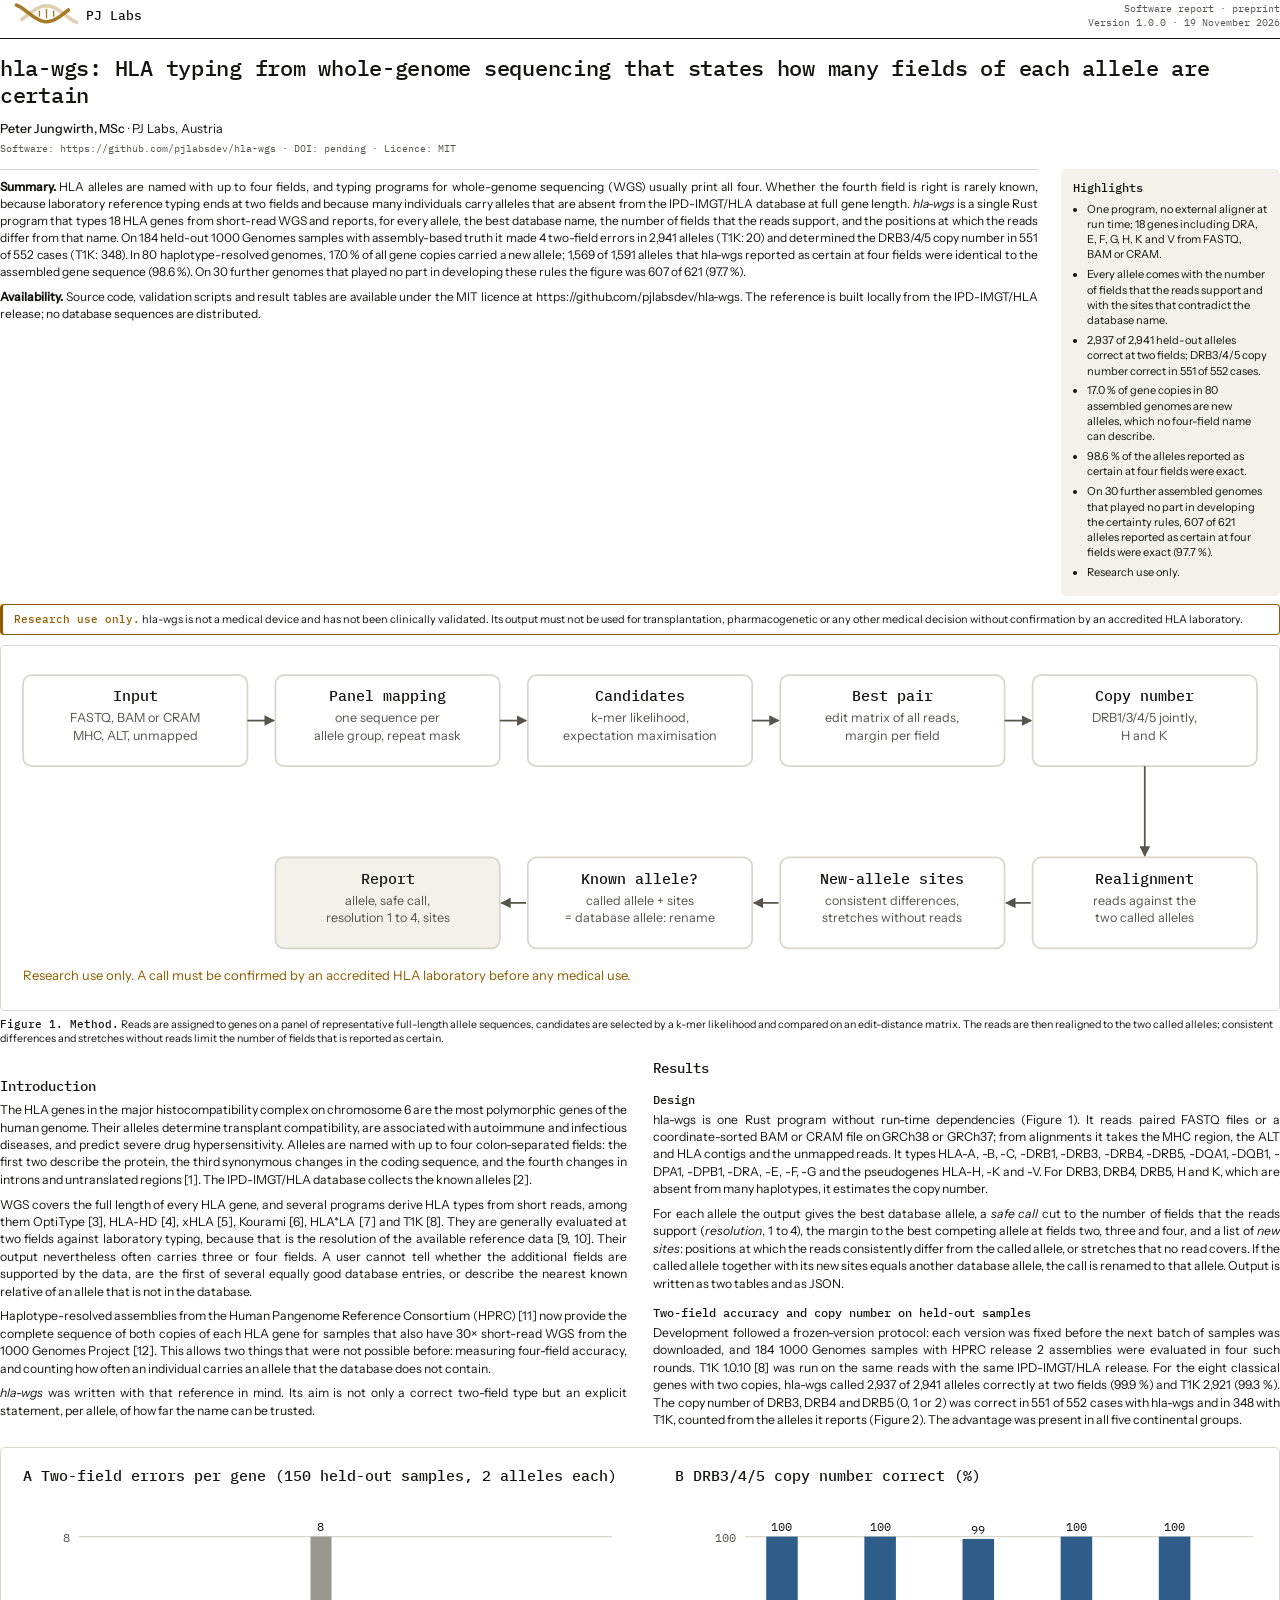
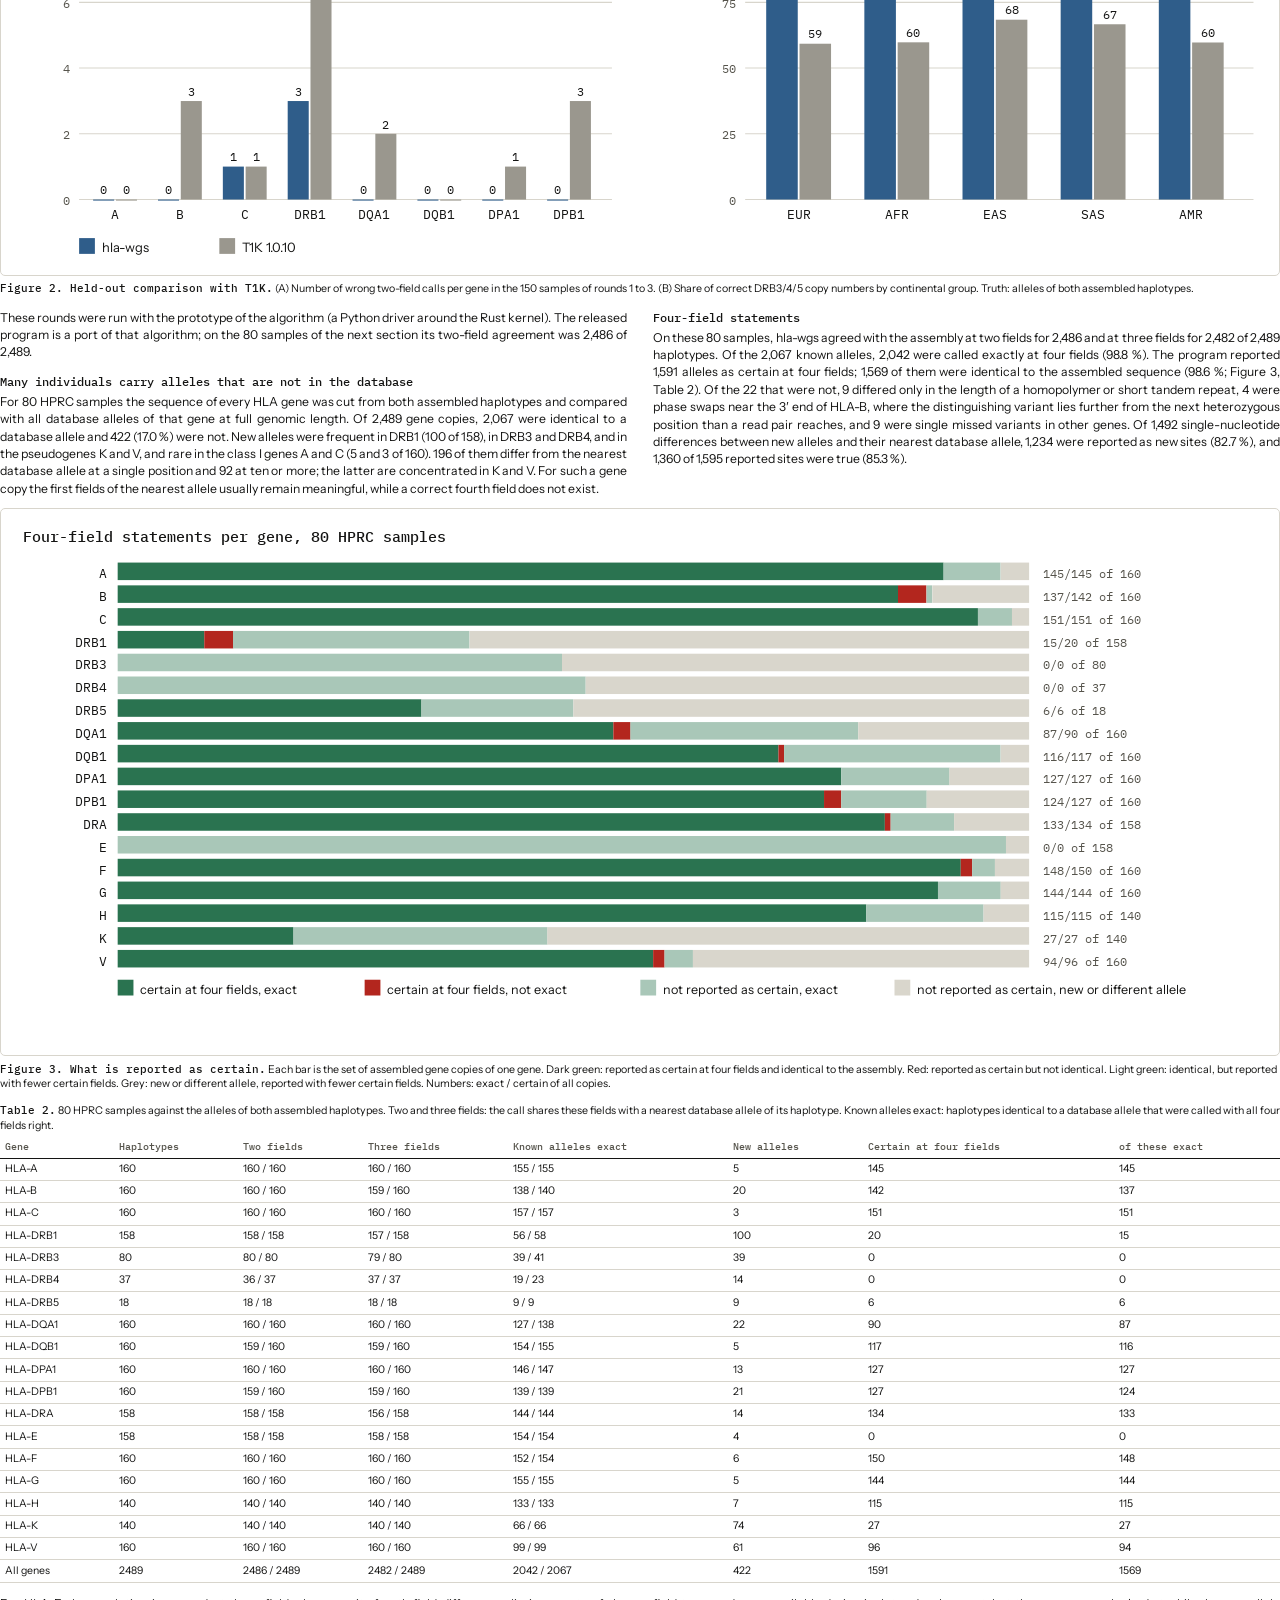
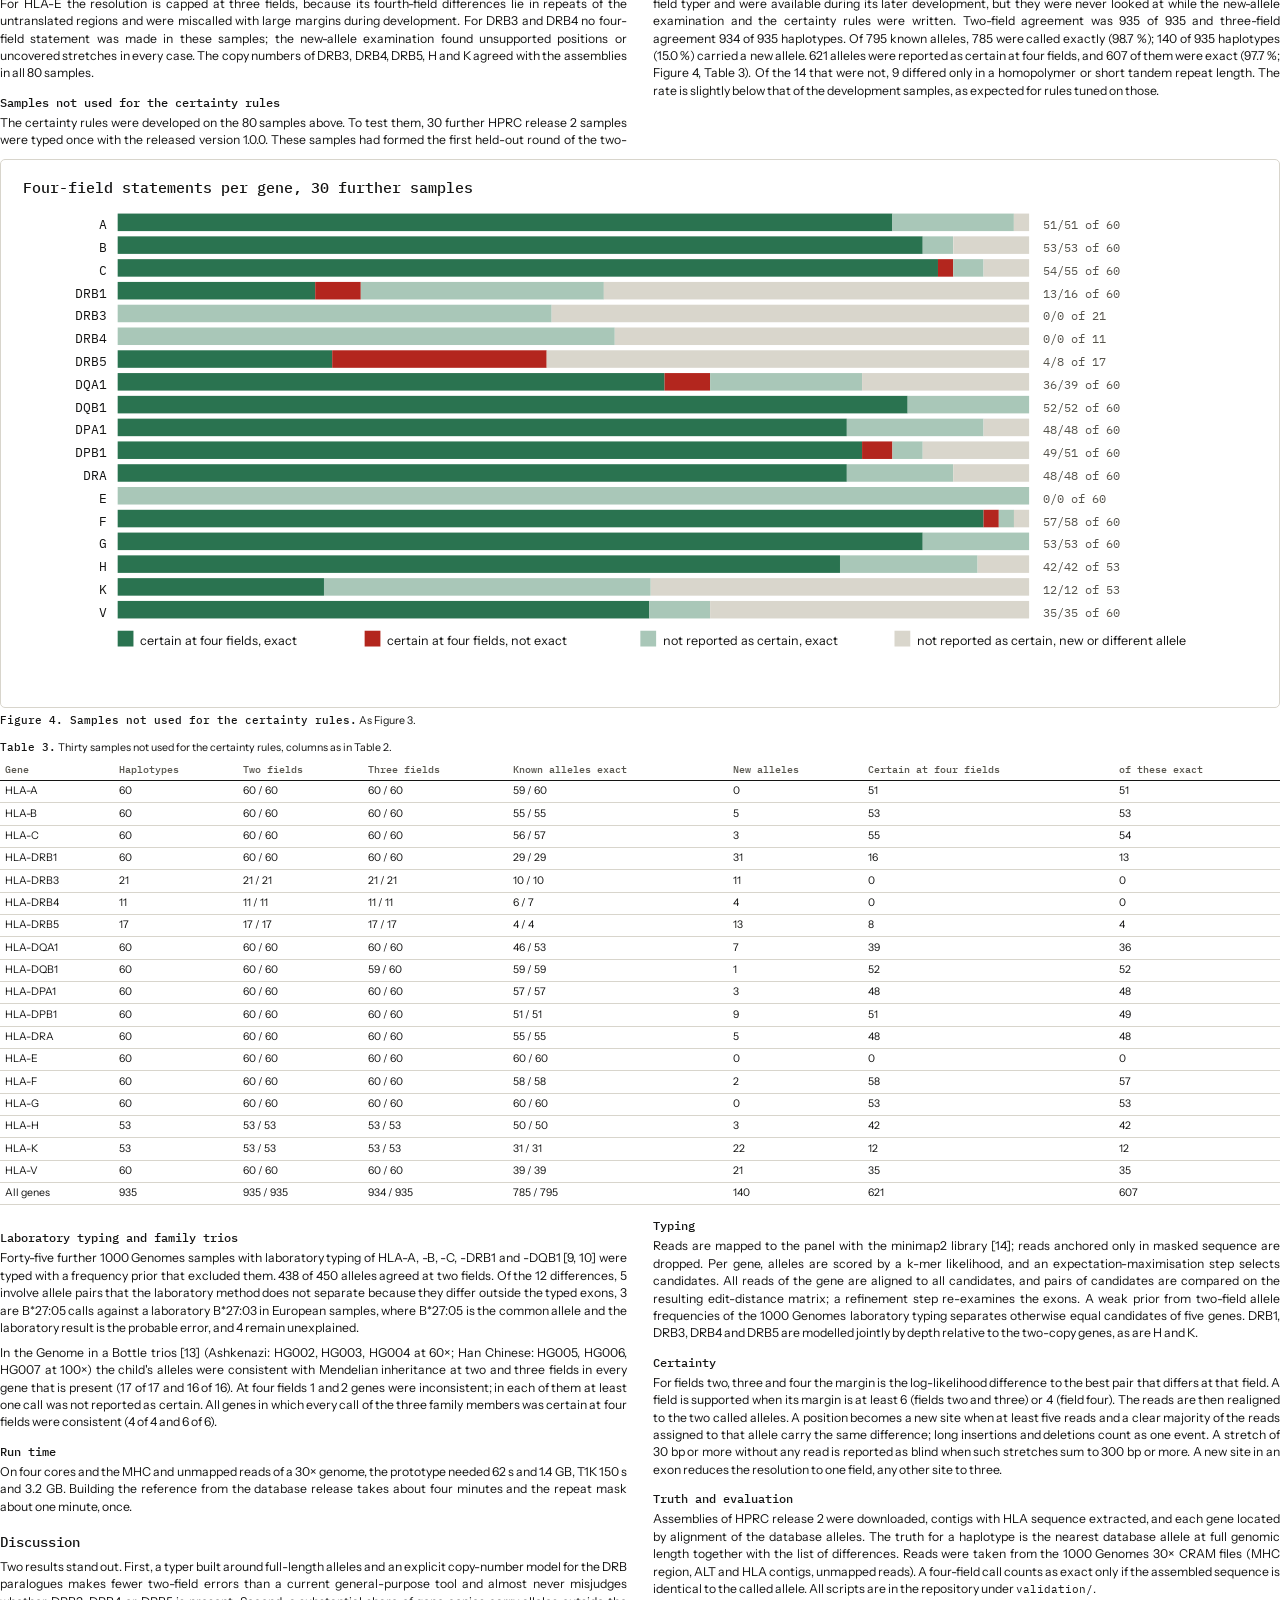
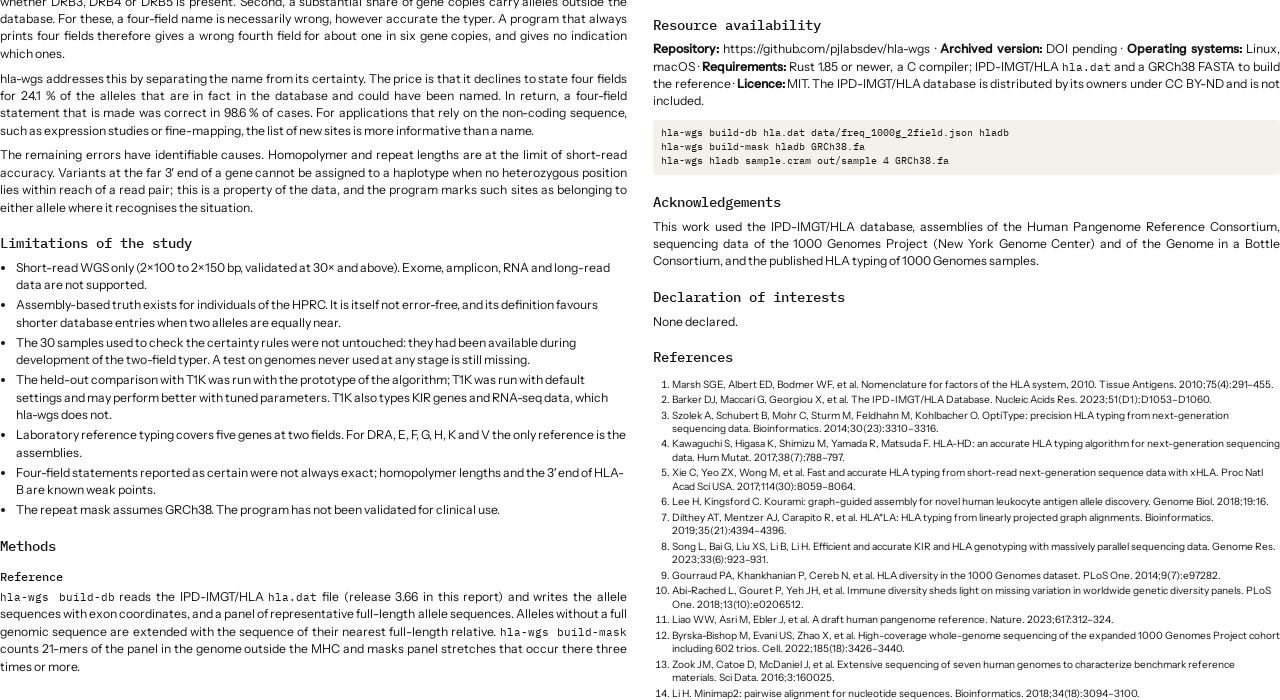
==== docs/paper/hla-wgs-report.html @ 0e5266de "Software report, final validation tables and check on 30 further samples" ====
<!DOCTYPE html>
<html lang="en"><head><meta charset="utf-8">
<title>hla-wgs: HLA typing from whole-genome sequencing that states how many fields of each allele are certain</title>
<style>
@font-face{font-family:'IBM Plex Mono';font-weight:400;font-style:normal;src:url([data-uri]) format('woff2');unicode-range:U+0000-00FF,U+2013-2014,U+2018-201D,U+2022,U+2026,U+2032,U+2212,U+2264-2265;}
@font-face{font-family:'IBM Plex Mono';font-weight:400;font-style:normal;src:url([data-uri]) format('woff2');unicode-range:U+0100-024F,U+1E00-1EFF;}
@font-face{font-family:'IBM Plex Mono';font-weight:500;font-style:normal;src:url([data-uri]) format('woff2');unicode-range:U+0000-00FF,U+2013-2014,U+2018-201D,U+2022,U+2026,U+2032,U+2212,U+2264-2265;}
@font-face{font-family:'IBM Plex Mono';font-weight:500;font-style:normal;src:url([data-uri]) format('woff2');unicode-range:U+0100-024F,U+1E00-1EFF;}
@font-face{font-family:'IBM Plex Mono';font-weight:400;font-style:italic;src:url([data-uri]) format('woff2');unicode-range:U+0000-00FF,U+2013-2014,U+2018-201D,U+2022,U+2026,U+2032,U+2212,U+2264-2265;}
@font-face{font-family:'IBM Plex Mono';font-weight:400;font-style:italic;src:url([data-uri]) format('woff2');unicode-range:U+0100-024F,U+1E00-1EFF;}
@font-face{font-family:'Instrument Sans';font-weight:400;font-style:normal;src:url([data-uri]) format('woff2');unicode-range:U+0000-00FF,U+2013-2014,U+2018-201D,U+2022,U+2026,U+2032,U+2212,U+2264-2265;}
@font-face{font-family:'Instrument Sans';font-weight:400;font-style:normal;src:url([data-uri]) format('woff2');unicode-range:U+0100-024F,U+1E00-1EFF;}
@font-face{font-family:'Instrument Sans';font-weight:500;font-style:normal;src:url([data-uri]) format('woff2');unicode-range:U+0000-00FF,U+2013-2014,U+2018-201D,U+2022,U+2026,U+2032,U+2212,U+2264-2265;}
@font-face{font-family:'Instrument Sans';font-weight:500;font-style:normal;src:url([data-uri]) format('woff2');unicode-range:U+0100-024F,U+1E00-1EFF;}
@font-face{font-family:'Instrument Sans';font-weight:400;font-style:italic;src:url([data-uri]) format('woff2');unicode-range:U+0000-00FF,U+2013-2014,U+2018-201D,U+2022,U+2026,U+2032,U+2212,U+2264-2265;}
@font-face{font-family:'Instrument Sans';font-weight:400;font-style:italic;src:url([data-uri]) format('woff2');unicode-range:U+0100-024F,U+1E00-1EFF;}
@font-face{font-family:'Instrument Sans';font-weight:500;font-style:italic;src:url([data-uri]) format('woff2');unicode-range:U+0000-00FF,U+2013-2014,U+2018-201D,U+2022,U+2026,U+2032,U+2212,U+2264-2265;}
@font-face{font-family:'Instrument Sans';font-weight:500;font-style:italic;src:url([data-uri]) format('woff2');unicode-range:U+0100-024F,U+1E00-1EFF;}
@page { size: A4; margin: 17mm 16mm 18mm 16mm; }
* { box-sizing: border-box; }
body { font-family: 'Instrument Sans', 'Helvetica Neue', Arial, sans-serif; font-size: 9.2pt; line-height: 1.42; color: #141413; margin: 0; }
.mast { display: flex; justify-content: space-between; align-items: center; border-bottom: 1.2px solid #141413; padding-bottom: 6pt; margin-bottom: 12pt; }
.mast .kind { font-family: 'IBM Plex Mono', ui-monospace, Menlo, monospace; font-size: 7.8pt; color: #56544C; text-align: right; line-height: 1.35; }
h1 { font-family: 'IBM Plex Mono', ui-monospace, Menlo, monospace; font-weight: 500; font-size: 16.5pt; line-height: 1.22; margin: 0 0 8pt; letter-spacing: -0.2pt; }
h2 { font-family: 'IBM Plex Mono', ui-monospace, Menlo, monospace; font-weight: 500; font-size: 10.6pt; margin: 13pt 0 4pt; break-after: avoid; }
h3 { font-family: 'IBM Plex Mono', ui-monospace, Menlo, monospace; font-weight: 500; font-size: 9.2pt; margin: 9pt 0 2pt; break-after: avoid; }
p { margin: 0 0 5.5pt; text-align: justify; hyphens: auto; }
.meta { font-size: 9.4pt; margin-bottom: 3pt; } .meta strong { font-weight: 500; }
.small { font-family: 'IBM Plex Mono', ui-monospace, Menlo, monospace; font-size: 7.6pt; color: #56544C; line-height: 1.4; }
.top { display: grid; grid-template-columns: 1fr 58mm; gap: 6mm; margin: 10pt 0 6pt; }
.summary { border-top: 1px solid #D8D5CC; padding-top: 6pt; }
.summary p { font-size: 9pt; }
.highlights { background: #F3F1EA; border-radius: 5px; padding: 8pt 9pt; font-size: 8.3pt; line-height: 1.38; }
.highlights h2 { margin: 0 0 4pt; font-size: 9pt; } .highlights ul { margin: 0; padding-left: 11pt; } .highlights li { margin-bottom: 3.5pt; }
.ruo { border: 1px solid #8F5B00; border-left-width: 3px; border-radius: 4px; padding: 5pt 8pt; font-size: 8.2pt; margin: 6pt 0 8pt; }
.ruo strong { font-family: 'IBM Plex Mono', ui-monospace, Menlo, monospace; font-weight: 500; color: #8F5B00; }
.cols { column-count: 2; column-gap: 7mm; }
figure { margin: 8pt 0 9pt; break-inside: avoid; column-span: all; }
figure .frame { border: 1px solid #D8D5CC; border-radius: 5px; padding: 6pt; background: #FFFFFF; }
figcaption, caption { font-size: 8pt; line-height: 1.35; color: #141413; text-align: left; margin-top: 4pt; }
figcaption strong, caption strong { font-family: 'IBM Plex Mono', ui-monospace, Menlo, monospace; font-weight: 500; }
table { border-collapse: collapse; width: 100%; font-size: 7.9pt; margin: 4pt 0 9pt; break-inside: avoid; }
.wide { column-span: all; }
caption { caption-side: top; margin: 0 0 3pt; }
td:first-child { white-space: nowrap; }
th, td { border-bottom: 0.6px solid #D8D5CC; padding: 2.4pt 4pt; text-align: left; vertical-align: top; }
th { font-family: 'IBM Plex Mono', ui-monospace, Menlo, monospace; font-weight: 500; font-size: 7.4pt; color: #56544C; border-bottom: 1px solid #141413; }
code { font-family: 'IBM Plex Mono', ui-monospace, Menlo, monospace; font-size: 7.9pt; }
pre { font-family: 'IBM Plex Mono', ui-monospace, Menlo, monospace; font-size: 7.4pt; background: #F3F1EA; padding: 5pt 6pt; border-radius: 4px; white-space: pre-wrap; }
ul { margin: 0 0 5.5pt; padding-left: 12pt; } li { margin-bottom: 2pt; }
a.cite { color: inherit; text-decoration: none; }
ol.refs { font-size: 7.6pt; padding-left: 14pt; line-height: 1.33; } ol.refs li { margin-bottom: 1.5pt; }
</style></head><body>

<div class="mast"><div><svg xmlns="http://www.w3.org/2000/svg" height="26" viewBox="0 0 600 95" role="img" aria-label="PJ Labs">
<g><path d="M 60,18.5 L 70,23.1 L 80,29.4 L 90,36.5 L 100,44.2 L 110,51.8 L 120,59.2 L 130,65.8 L 140,71.4 L 150,75.6 L 160,78.2 L 170,79.1 L 180,78.2 L 190,75.6 L 200,71.4 L 210,65.8 L 220,59.2 L 230,51.8 L 240,44.2 L 250,36.5" fill="none" stroke="#A57A27" stroke-width="13" stroke-linecap="round" stroke-linejoin="round"/>
<path d="M 80,70.6 L 90,63.5 L 100,55.8 L 110,48.2 L 120,40.8 L 130,34.2 L 140,28.6 L 150,24.4 L 160,21.8 L 170,20.9 L 180,21.8 L 190,24.4 L 200,28.6 L 210,34.2 L 220,40.8 L 230,48.2 L 240,55.8 L 250,63.5 L 260,70.6 L 270,76.9 L 280,81.5" fill="none" stroke="#A57A27" stroke-width="13" stroke-linecap="round" stroke-linejoin="round" opacity="0.35"/>
<line x1="144" y1="40.92" x2="144" y2="59.08" stroke="#A57A27" stroke-width="5" stroke-linecap="round"/>
<line x1="170" y1="34.90" x2="170" y2="65.10" stroke="#A57A27" stroke-width="5" stroke-linecap="round"/>
<line x1="196" y1="40.92" x2="196" y2="59.08" stroke="#A57A27" stroke-width="5" stroke-linecap="round"/></g>
<text x="315" y="72" font-family="'IBM Plex Mono', ui-monospace, Menlo, monospace" font-weight="500" font-size="46" fill="#141413">PJ Labs</text></svg></div><div class="kind">Software report · preprint<br>Version 1.0.0 · 19 November 2026</div></div>

<h1>hla-wgs: HLA typing from whole-genome sequencing that states how many fields of each allele are certain</h1>
<div class="meta"><strong>Peter Jungwirth, MSc</strong> · PJ Labs, Austria</div>
<div class="small">Software: https://github.com/pjlabsdev/hla-wgs · DOI: <span id="doi">pending</span> · Licence: MIT</div>

<div class="top">
<div class="summary">
<p><strong>Summary.</strong> HLA alleles are named with up to four fields, and typing programs for whole-genome sequencing (WGS) usually print all four. Whether the fourth field is right is rarely known, because laboratory reference typing ends at two fields and because many individuals carry alleles that are absent from the IPD-IMGT/HLA database at full gene length. <i>hla-wgs</i> is a single Rust program that types 18 HLA genes from short-read WGS and reports, for every allele, the best database name, the number of fields that the reads support, and the positions at which the reads differ from that name. On 184 held-out 1000 Genomes samples with assembly-based truth it made 4 two-field errors in 2,941 alleles (T1K: 20) and determined the DRB3/4/5 copy number in 551 of 552 cases (T1K: 348). In 80 haplotype-resolved genomes, 17.0 % of all gene copies carried a new allele; 1,569 of 1,591 alleles that hla-wgs reported as certain at four fields were identical to the assembled gene sequence (98.6 %). On 30 further genomes that played no part in developing these rules the figure was 607 of 621 (97.7 %).</p>
<p><strong>Availability.</strong> Source code, validation scripts and result tables are available under the MIT licence at https://github.com/pjlabsdev/hla-wgs. The reference is built locally from the IPD-IMGT/HLA release; no database sequences are distributed.</p>
</div>
<div class="highlights"><h2>Highlights</h2><ul>
<li>One program, no external aligner at run time; 18 genes including DRA, E, F, G, H, K and V from FASTQ, BAM or CRAM.</li>
<li>Every allele comes with the number of fields that the reads support and with the sites that contradict the database name.</li>
<li>2,937 of 2,941 held-out alleles correct at two fields; DRB3/4/5 copy number correct in 551 of 552 cases.</li>
<li>17.0 % of gene copies in 80 assembled genomes are new alleles, which no four-field name can describe.</li>
<li>98.6 % of the alleles reported as certain at four fields were exact.</li>
<li>On 30 further assembled genomes that played no part in developing the certainty rules, 607 of 621 alleles reported as certain at four fields were exact (97.7 %).</li>
<li>Research use only.</li>
</ul></div>
</div>

<div class="ruo"><strong>Research use only.</strong> hla-wgs is not a medical device and has not been clinically validated. Its output must not be used for transplantation, pharmacogenetic or any other medical decision without confirmation by an accredited HLA laboratory.</div>

<figure><div class="frame"><svg xmlns="http://www.w3.org/2000/svg" viewBox="0 0 720 196" width="100%" role="img"><defs><marker id="ah" viewBox="0 0 8 8" refX="7" refY="4" markerWidth="6" markerHeight="6" orient="auto"><path d="M0,0 L8,4 L0,8 z" fill="#56544C"/></marker></defs><rect x="8" y="12" width="128" height="52" rx="5" fill="#FFFFFF" stroke="#D8D5CC"/><text x="72.0" y="27.0" text-anchor="middle" fill="#141413" style="font-family:'IBM Plex Mono', ui-monospace, Menlo, monospace;font-size:8.5px;font-weight:500;">Input</text><text x="72.0" y="39.0" text-anchor="middle" fill="#56544C" style="font-family:'Instrument Sans', 'Helvetica Neue', Arial, sans-serif;font-size:7.2px;font-weight:400;">FASTQ, BAM or CRAM</text><text x="72.0" y="49.0" text-anchor="middle" fill="#56544C" style="font-family:'Instrument Sans', 'Helvetica Neue', Arial, sans-serif;font-size:7.2px;font-weight:400;">MHC, ALT, unmapped</text><rect x="152" y="12" width="128" height="52" rx="5" fill="#FFFFFF" stroke="#D8D5CC"/><text x="216.0" y="27.0" text-anchor="middle" fill="#141413" style="font-family:'IBM Plex Mono', ui-monospace, Menlo, monospace;font-size:8.5px;font-weight:500;">Panel mapping</text><text x="216.0" y="39.0" text-anchor="middle" fill="#56544C" style="font-family:'Instrument Sans', 'Helvetica Neue', Arial, sans-serif;font-size:7.2px;font-weight:400;">one sequence per</text><text x="216.0" y="49.0" text-anchor="middle" fill="#56544C" style="font-family:'Instrument Sans', 'Helvetica Neue', Arial, sans-serif;font-size:7.2px;font-weight:400;">allele group, repeat mask</text><line x1="136" y1="38" x2="151" y2="38" stroke="#56544C" stroke-width="1" marker-end="url(#ah)"/><rect x="296" y="12" width="128" height="52" rx="5" fill="#FFFFFF" stroke="#D8D5CC"/><text x="360.0" y="27.0" text-anchor="middle" fill="#141413" style="font-family:'IBM Plex Mono', ui-monospace, Menlo, monospace;font-size:8.5px;font-weight:500;">Candidates</text><text x="360.0" y="39.0" text-anchor="middle" fill="#56544C" style="font-family:'Instrument Sans', 'Helvetica Neue', Arial, sans-serif;font-size:7.2px;font-weight:400;">k-mer likelihood,</text><text x="360.0" y="49.0" text-anchor="middle" fill="#56544C" style="font-family:'Instrument Sans', 'Helvetica Neue', Arial, sans-serif;font-size:7.2px;font-weight:400;">expectation maximisation</text><line x1="280" y1="38" x2="295" y2="38" stroke="#56544C" stroke-width="1" marker-end="url(#ah)"/><rect x="440" y="12" width="128" height="52" rx="5" fill="#FFFFFF" stroke="#D8D5CC"/><text x="504.0" y="27.0" text-anchor="middle" fill="#141413" style="font-family:'IBM Plex Mono', ui-monospace, Menlo, monospace;font-size:8.5px;font-weight:500;">Best pair</text><text x="504.0" y="39.0" text-anchor="middle" fill="#56544C" style="font-family:'Instrument Sans', 'Helvetica Neue', Arial, sans-serif;font-size:7.2px;font-weight:400;">edit matrix of all reads,</text><text x="504.0" y="49.0" text-anchor="middle" fill="#56544C" style="font-family:'Instrument Sans', 'Helvetica Neue', Arial, sans-serif;font-size:7.2px;font-weight:400;">margin per field</text><line x1="424" y1="38" x2="439" y2="38" stroke="#56544C" stroke-width="1" marker-end="url(#ah)"/><rect x="584" y="12" width="128" height="52" rx="5" fill="#FFFFFF" stroke="#D8D5CC"/><text x="648.0" y="27.0" text-anchor="middle" fill="#141413" style="font-family:'IBM Plex Mono', ui-monospace, Menlo, monospace;font-size:8.5px;font-weight:500;">Copy number</text><text x="648.0" y="39.0" text-anchor="middle" fill="#56544C" style="font-family:'Instrument Sans', 'Helvetica Neue', Arial, sans-serif;font-size:7.2px;font-weight:400;">DRB1/3/4/5 jointly,</text><text x="648.0" y="49.0" text-anchor="middle" fill="#56544C" style="font-family:'Instrument Sans', 'Helvetica Neue', Arial, sans-serif;font-size:7.2px;font-weight:400;">H and K</text><line x1="568" y1="38" x2="583" y2="38" stroke="#56544C" stroke-width="1" marker-end="url(#ah)"/><line x1="648" y1="64" x2="648" y2="115" stroke="#56544C" stroke-width="1" marker-end="url(#ah)"/><rect x="152" y="116" width="128" height="52" rx="5" fill="#F3F1EA" stroke="#D8D5CC"/><text x="216.0" y="131.0" text-anchor="middle" fill="#141413" style="font-family:'IBM Plex Mono', ui-monospace, Menlo, monospace;font-size:8.5px;font-weight:500;">Report</text><text x="216.0" y="143.0" text-anchor="middle" fill="#56544C" style="font-family:'Instrument Sans', 'Helvetica Neue', Arial, sans-serif;font-size:7.2px;font-weight:400;">allele, safe call,</text><text x="216.0" y="153.0" text-anchor="middle" fill="#56544C" style="font-family:'Instrument Sans', 'Helvetica Neue', Arial, sans-serif;font-size:7.2px;font-weight:400;">resolution 1 to 4, sites</text><rect x="296" y="116" width="128" height="52" rx="5" fill="#FFFFFF" stroke="#D8D5CC"/><text x="360.0" y="131.0" text-anchor="middle" fill="#141413" style="font-family:'IBM Plex Mono', ui-monospace, Menlo, monospace;font-size:8.5px;font-weight:500;">Known allele?</text><text x="360.0" y="143.0" text-anchor="middle" fill="#56544C" style="font-family:'Instrument Sans', 'Helvetica Neue', Arial, sans-serif;font-size:7.2px;font-weight:400;">called allele + sites</text><text x="360.0" y="153.0" text-anchor="middle" fill="#56544C" style="font-family:'Instrument Sans', 'Helvetica Neue', Arial, sans-serif;font-size:7.2px;font-weight:400;">= database allele: rename</text><line x1="295" y1="142" x2="281" y2="142" stroke="#56544C" stroke-width="1" marker-end="url(#ah)"/><rect x="440" y="116" width="128" height="52" rx="5" fill="#FFFFFF" stroke="#D8D5CC"/><text x="504.0" y="131.0" text-anchor="middle" fill="#141413" style="font-family:'IBM Plex Mono', ui-monospace, Menlo, monospace;font-size:8.5px;font-weight:500;">New-allele sites</text><text x="504.0" y="143.0" text-anchor="middle" fill="#56544C" style="font-family:'Instrument Sans', 'Helvetica Neue', Arial, sans-serif;font-size:7.2px;font-weight:400;">consistent differences,</text><text x="504.0" y="153.0" text-anchor="middle" fill="#56544C" style="font-family:'Instrument Sans', 'Helvetica Neue', Arial, sans-serif;font-size:7.2px;font-weight:400;">stretches without reads</text><line x1="439" y1="142" x2="425" y2="142" stroke="#56544C" stroke-width="1" marker-end="url(#ah)"/><rect x="584" y="116" width="128" height="52" rx="5" fill="#FFFFFF" stroke="#D8D5CC"/><text x="648.0" y="131.0" text-anchor="middle" fill="#141413" style="font-family:'IBM Plex Mono', ui-monospace, Menlo, monospace;font-size:8.5px;font-weight:500;">Realignment</text><text x="648.0" y="143.0" text-anchor="middle" fill="#56544C" style="font-family:'Instrument Sans', 'Helvetica Neue', Arial, sans-serif;font-size:7.2px;font-weight:400;">reads against the</text><text x="648.0" y="153.0" text-anchor="middle" fill="#56544C" style="font-family:'Instrument Sans', 'Helvetica Neue', Arial, sans-serif;font-size:7.2px;font-weight:400;">two called alleles</text><line x1="583" y1="142" x2="569" y2="142" stroke="#56544C" stroke-width="1" marker-end="url(#ah)"/><text x="8.0" y="186.0" text-anchor="start" fill="#8F5B00" style="font-family:'Instrument Sans', 'Helvetica Neue', Arial, sans-serif;font-size:7.4px;font-weight:400;">Research use only. A call must be confirmed by an accredited HLA laboratory before any medical use.</text></svg></div>
<figcaption><strong>Figure 1. Method.</strong> Reads are assigned to genes on a panel of representative full-length allele sequences, candidates are selected by a k-mer likelihood and compared on an edit-distance matrix. The reads are then realigned to the two called alleles; consistent differences and stretches without reads limit the number of fields that is reported as certain.</figcaption></figure>

<div class="cols">
<h2>Introduction</h2>
<p>The HLA genes in the major histocompatibility complex on chromosome 6 are the most polymorphic genes of the human genome. Their alleles determine transplant compatibility, are associated with autoimmune and infectious diseases, and predict severe drug hypersensitivity. Alleles are named with up to four colon-separated fields: the first two describe the protein, the third synonymous changes in the coding sequence, and the fourth changes in introns and untranslated regions [<a class="cite" href="#ref-1">1</a>]. The IPD-IMGT/HLA database collects the known alleles [<a class="cite" href="#ref-2">2</a>].</p>
<p>WGS covers the full length of every HLA gene, and several programs derive HLA types from short reads, among them OptiType [<a class="cite" href="#ref-3">3</a>], HLA-HD [<a class="cite" href="#ref-4">4</a>], xHLA [<a class="cite" href="#ref-5">5</a>], Kourami [<a class="cite" href="#ref-6">6</a>], HLA*LA [<a class="cite" href="#ref-7">7</a>] and T1K [<a class="cite" href="#ref-8">8</a>]. They are generally evaluated at two fields against laboratory typing, because that is the resolution of the available reference data [<a class="cite" href="#ref-9">9</a>, <a class="cite" href="#ref-10">10</a>]. Their output nevertheless often carries three or four fields. A user cannot tell whether the additional fields are supported by the data, are the first of several equally good database entries, or describe the nearest known relative of an allele that is not in the database.</p>
<p>Haplotype-resolved assemblies from the Human Pangenome Reference Consortium (HPRC) [<a class="cite" href="#ref-11">11</a>] now provide the complete sequence of both copies of each HLA gene for samples that also have 30× short-read WGS from the 1000 Genomes Project [<a class="cite" href="#ref-12">12</a>]. This allows two things that were not possible before: measuring four-field accuracy, and counting how often an individual carries an allele that the database does not contain.</p>
<p><i>hla-wgs</i> was written with that reference in mind. Its aim is not only a correct two-field type but an explicit statement, per allele, of how far the name can be trusted.</p>

<h2>Results</h2>
<h3>Design</h3>
<p>hla-wgs is one Rust program without run-time dependencies (Figure 1). It reads paired FASTQ files or a coordinate-sorted BAM or CRAM file on GRCh38 or GRCh37; from alignments it takes the MHC region, the ALT and HLA contigs and the unmapped reads. It types HLA-A, -B, -C, -DRB1, -DRB3, -DRB4, -DRB5, -DQA1, -DQB1, -DPA1, -DPB1, -DRA, -E, -F, -G and the pseudogenes HLA-H, -K and -V. For DRB3, DRB4, DRB5, H and K, which are absent from many haplotypes, it estimates the copy number.</p>
<p>For each allele the output gives the best database allele, a <i>safe call</i> cut to the number of fields that the reads support (<i>resolution</i>, 1 to 4), the margin to the best competing allele at fields two, three and four, and a list of <i>new sites</i>: positions at which the reads consistently differ from the called allele, or stretches that no read covers. If the called allele together with its new sites equals another database allele, the call is renamed to that allele. Output is written as two tables and as JSON.</p>

<h3>Two-field accuracy and copy number on held-out samples</h3>
<p>Development followed a frozen-version protocol: each version was fixed before the next batch of samples was downloaded, and 184 1000 Genomes samples with HPRC release 2 assemblies were evaluated in four such rounds. T1K 1.0.10 [<a class="cite" href="#ref-8">8</a>] was run on the same reads with the same IPD-IMGT/HLA release. For the eight classical genes with two copies, hla-wgs called 2,937 of 2,941 alleles correctly at two fields (99.9 %) and T1K 2,921 (99.3 %). The copy number of DRB3, DRB4 and DRB5 (0, 1 or 2) was correct in 551 of 552 cases with hla-wgs and in 348 with T1K, counted from the alleles it reports (Figure 2). The advantage was present in all five continental groups.</p>
<figure><div class="frame"><svg xmlns="http://www.w3.org/2000/svg" viewBox="0 0 720 232" width="100%" role="img"><text x="8.0" y="14.0" text-anchor="start" fill="#141413" style="font-family:'IBM Plex Mono', ui-monospace, Menlo, monospace;font-size:8.5px;font-weight:500;">A  Two-field errors per gene (150 held-out samples, 2 alleles each)</text><line x1="40" y1="196.0" x2="344" y2="196.0" stroke="#D8D5CC" stroke-width="0.6"/><text x="35.0" y="199.0" text-anchor="end" fill="#56544C" style="font-family:'IBM Plex Mono', ui-monospace, Menlo, monospace;font-size:7px;font-weight:400;">0</text><line x1="40" y1="158.5" x2="344" y2="158.5" stroke="#D8D5CC" stroke-width="0.6"/><text x="35.0" y="161.5" text-anchor="end" fill="#56544C" style="font-family:'IBM Plex Mono', ui-monospace, Menlo, monospace;font-size:7px;font-weight:400;">2</text><line x1="40" y1="121.0" x2="344" y2="121.0" stroke="#D8D5CC" stroke-width="0.6"/><text x="35.0" y="124.0" text-anchor="end" fill="#56544C" style="font-family:'IBM Plex Mono', ui-monospace, Menlo, monospace;font-size:7px;font-weight:400;">4</text><line x1="40" y1="83.5" x2="344" y2="83.5" stroke="#D8D5CC" stroke-width="0.6"/><text x="35.0" y="86.5" text-anchor="end" fill="#56544C" style="font-family:'IBM Plex Mono', ui-monospace, Menlo, monospace;font-size:7px;font-weight:400;">6</text><line x1="40" y1="46.0" x2="344" y2="46.0" stroke="#D8D5CC" stroke-width="0.6"/><text x="35.0" y="49.0" text-anchor="end" fill="#56544C" style="font-family:'IBM Plex Mono', ui-monospace, Menlo, monospace;font-size:7px;font-weight:400;">8</text><rect x="48" y="196.0" width="12" height="0.6" fill="#2F5D8A"/><text x="54.0" y="193.0" text-anchor="middle" fill="#141413" style="font-family:'IBM Plex Mono', ui-monospace, Menlo, monospace;font-size:6.8px;font-weight:400;">0</text><rect x="61" y="196.0" width="12" height="0.6" fill="#9A978E"/><text x="67.0" y="193.0" text-anchor="middle" fill="#141413" style="font-family:'IBM Plex Mono', ui-monospace, Menlo, monospace;font-size:6.8px;font-weight:400;">0</text><text x="60.5" y="207.0" text-anchor="middle" fill="#141413" style="font-family:'IBM Plex Mono', ui-monospace, Menlo, monospace;font-size:7.2px;font-weight:400;">A</text><rect x="85" y="196.0" width="12" height="0.6" fill="#2F5D8A"/><text x="91.0" y="193.0" text-anchor="middle" fill="#141413" style="font-family:'IBM Plex Mono', ui-monospace, Menlo, monospace;font-size:6.8px;font-weight:400;">0</text><rect x="98" y="139.8" width="12" height="56.2" fill="#9A978E"/><text x="104.0" y="136.8" text-anchor="middle" fill="#141413" style="font-family:'IBM Plex Mono', ui-monospace, Menlo, monospace;font-size:6.8px;font-weight:400;">3</text><text x="97.5" y="207.0" text-anchor="middle" fill="#141413" style="font-family:'IBM Plex Mono', ui-monospace, Menlo, monospace;font-size:7.2px;font-weight:400;">B</text><rect x="122" y="177.2" width="12" height="18.8" fill="#2F5D8A"/><text x="128.0" y="174.2" text-anchor="middle" fill="#141413" style="font-family:'IBM Plex Mono', ui-monospace, Menlo, monospace;font-size:6.8px;font-weight:400;">1</text><rect x="135" y="177.2" width="12" height="18.8" fill="#9A978E"/><text x="141.0" y="174.2" text-anchor="middle" fill="#141413" style="font-family:'IBM Plex Mono', ui-monospace, Menlo, monospace;font-size:6.8px;font-weight:400;">1</text><text x="134.5" y="207.0" text-anchor="middle" fill="#141413" style="font-family:'IBM Plex Mono', ui-monospace, Menlo, monospace;font-size:7.2px;font-weight:400;">C</text><rect x="159" y="139.8" width="12" height="56.2" fill="#2F5D8A"/><text x="165.0" y="136.8" text-anchor="middle" fill="#141413" style="font-family:'IBM Plex Mono', ui-monospace, Menlo, monospace;font-size:6.8px;font-weight:400;">3</text><rect x="172" y="46.0" width="12" height="150.0" fill="#9A978E"/><text x="178.0" y="43.0" text-anchor="middle" fill="#141413" style="font-family:'IBM Plex Mono', ui-monospace, Menlo, monospace;font-size:6.8px;font-weight:400;">8</text><text x="171.5" y="207.0" text-anchor="middle" fill="#141413" style="font-family:'IBM Plex Mono', ui-monospace, Menlo, monospace;font-size:7.2px;font-weight:400;">DRB1</text><rect x="196" y="196.0" width="12" height="0.6" fill="#2F5D8A"/><text x="202.0" y="193.0" text-anchor="middle" fill="#141413" style="font-family:'IBM Plex Mono', ui-monospace, Menlo, monospace;font-size:6.8px;font-weight:400;">0</text><rect x="209" y="158.5" width="12" height="37.5" fill="#9A978E"/><text x="215.0" y="155.5" text-anchor="middle" fill="#141413" style="font-family:'IBM Plex Mono', ui-monospace, Menlo, monospace;font-size:6.8px;font-weight:400;">2</text><text x="208.5" y="207.0" text-anchor="middle" fill="#141413" style="font-family:'IBM Plex Mono', ui-monospace, Menlo, monospace;font-size:7.2px;font-weight:400;">DQA1</text><rect x="233" y="196.0" width="12" height="0.6" fill="#2F5D8A"/><text x="239.0" y="193.0" text-anchor="middle" fill="#141413" style="font-family:'IBM Plex Mono', ui-monospace, Menlo, monospace;font-size:6.8px;font-weight:400;">0</text><rect x="246" y="196.0" width="12" height="0.6" fill="#9A978E"/><text x="252.0" y="193.0" text-anchor="middle" fill="#141413" style="font-family:'IBM Plex Mono', ui-monospace, Menlo, monospace;font-size:6.8px;font-weight:400;">0</text><text x="245.5" y="207.0" text-anchor="middle" fill="#141413" style="font-family:'IBM Plex Mono', ui-monospace, Menlo, monospace;font-size:7.2px;font-weight:400;">DQB1</text><rect x="270" y="196.0" width="12" height="0.6" fill="#2F5D8A"/><text x="276.0" y="193.0" text-anchor="middle" fill="#141413" style="font-family:'IBM Plex Mono', ui-monospace, Menlo, monospace;font-size:6.8px;font-weight:400;">0</text><rect x="283" y="177.2" width="12" height="18.8" fill="#9A978E"/><text x="289.0" y="174.2" text-anchor="middle" fill="#141413" style="font-family:'IBM Plex Mono', ui-monospace, Menlo, monospace;font-size:6.8px;font-weight:400;">1</text><text x="282.5" y="207.0" text-anchor="middle" fill="#141413" style="font-family:'IBM Plex Mono', ui-monospace, Menlo, monospace;font-size:7.2px;font-weight:400;">DPA1</text><rect x="307" y="196.0" width="12" height="0.6" fill="#2F5D8A"/><text x="313.0" y="193.0" text-anchor="middle" fill="#141413" style="font-family:'IBM Plex Mono', ui-monospace, Menlo, monospace;font-size:6.8px;font-weight:400;">0</text><rect x="320" y="139.8" width="12" height="56.2" fill="#9A978E"/><text x="326.0" y="136.8" text-anchor="middle" fill="#141413" style="font-family:'IBM Plex Mono', ui-monospace, Menlo, monospace;font-size:6.8px;font-weight:400;">3</text><text x="319.5" y="207.0" text-anchor="middle" fill="#141413" style="font-family:'IBM Plex Mono', ui-monospace, Menlo, monospace;font-size:7.2px;font-weight:400;">DPB1</text><text x="380.0" y="14.0" text-anchor="start" fill="#141413" style="font-family:'IBM Plex Mono', ui-monospace, Menlo, monospace;font-size:8.5px;font-weight:500;">B  DRB3/4/5 copy number correct (%)</text><line x1="420" y1="196.0" x2="710" y2="196.0" stroke="#D8D5CC" stroke-width="0.6"/><text x="415.0" y="199.0" text-anchor="end" fill="#56544C" style="font-family:'IBM Plex Mono', ui-monospace, Menlo, monospace;font-size:7px;font-weight:400;">0</text><line x1="420" y1="158.5" x2="710" y2="158.5" stroke="#D8D5CC" stroke-width="0.6"/><text x="415.0" y="161.5" text-anchor="end" fill="#56544C" style="font-family:'IBM Plex Mono', ui-monospace, Menlo, monospace;font-size:7px;font-weight:400;">25</text><line x1="420" y1="121.0" x2="710" y2="121.0" stroke="#D8D5CC" stroke-width="0.6"/><text x="415.0" y="124.0" text-anchor="end" fill="#56544C" style="font-family:'IBM Plex Mono', ui-monospace, Menlo, monospace;font-size:7px;font-weight:400;">50</text><line x1="420" y1="83.5" x2="710" y2="83.5" stroke="#D8D5CC" stroke-width="0.6"/><text x="415.0" y="86.5" text-anchor="end" fill="#56544C" style="font-family:'IBM Plex Mono', ui-monospace, Menlo, monospace;font-size:7px;font-weight:400;">75</text><line x1="420" y1="46.0" x2="710" y2="46.0" stroke="#D8D5CC" stroke-width="0.6"/><text x="415.0" y="49.0" text-anchor="end" fill="#56544C" style="font-family:'IBM Plex Mono', ui-monospace, Menlo, monospace;font-size:7px;font-weight:400;">100</text><rect x="432" y="46.0" width="18" height="150.0" fill="#2F5D8A"/><text x="441.0" y="43.0" text-anchor="middle" fill="#141413" style="font-family:'IBM Plex Mono', ui-monospace, Menlo, monospace;font-size:6.8px;font-weight:400;">100</text><rect x="451" y="107.1" width="18" height="88.9" fill="#9A978E"/><text x="460.0" y="104.1" text-anchor="middle" fill="#141413" style="font-family:'IBM Plex Mono', ui-monospace, Menlo, monospace;font-size:6.8px;font-weight:400;">59</text><text x="450.5" y="207.0" text-anchor="middle" fill="#141413" style="font-family:'IBM Plex Mono', ui-monospace, Menlo, monospace;font-size:7.2px;font-weight:400;">EUR</text><rect x="488" y="46.0" width="18" height="150.0" fill="#2F5D8A"/><text x="497.0" y="43.0" text-anchor="middle" fill="#141413" style="font-family:'IBM Plex Mono', ui-monospace, Menlo, monospace;font-size:6.8px;font-weight:400;">100</text><rect x="507" y="106.3" width="18" height="89.7" fill="#9A978E"/><text x="516.0" y="103.3" text-anchor="middle" fill="#141413" style="font-family:'IBM Plex Mono', ui-monospace, Menlo, monospace;font-size:6.8px;font-weight:400;">60</text><text x="506.5" y="207.0" text-anchor="middle" fill="#141413" style="font-family:'IBM Plex Mono', ui-monospace, Menlo, monospace;font-size:7.2px;font-weight:400;">AFR</text><rect x="544" y="47.3" width="18" height="148.7" fill="#2F5D8A"/><text x="553.0" y="44.3" text-anchor="middle" fill="#141413" style="font-family:'IBM Plex Mono', ui-monospace, Menlo, monospace;font-size:6.8px;font-weight:400;">99</text><rect x="563" y="93.4" width="18" height="102.6" fill="#9A978E"/><text x="572.0" y="90.4" text-anchor="middle" fill="#141413" style="font-family:'IBM Plex Mono', ui-monospace, Menlo, monospace;font-size:6.8px;font-weight:400;">68</text><text x="562.5" y="207.0" text-anchor="middle" fill="#141413" style="font-family:'IBM Plex Mono', ui-monospace, Menlo, monospace;font-size:7.2px;font-weight:400;">EAS</text><rect x="600" y="46.0" width="18" height="150.0" fill="#2F5D8A"/><text x="609.0" y="43.0" text-anchor="middle" fill="#141413" style="font-family:'IBM Plex Mono', ui-monospace, Menlo, monospace;font-size:6.8px;font-weight:400;">100</text><rect x="619" y="96.0" width="18" height="100.0" fill="#9A978E"/><text x="628.0" y="93.0" text-anchor="middle" fill="#141413" style="font-family:'IBM Plex Mono', ui-monospace, Menlo, monospace;font-size:6.8px;font-weight:400;">67</text><text x="618.5" y="207.0" text-anchor="middle" fill="#141413" style="font-family:'IBM Plex Mono', ui-monospace, Menlo, monospace;font-size:7.2px;font-weight:400;">SAS</text><rect x="656" y="46.0" width="18" height="150.0" fill="#2F5D8A"/><text x="665.0" y="43.0" text-anchor="middle" fill="#141413" style="font-family:'IBM Plex Mono', ui-monospace, Menlo, monospace;font-size:6.8px;font-weight:400;">100</text><rect x="675" y="106.4" width="18" height="89.6" fill="#9A978E"/><text x="684.0" y="103.4" text-anchor="middle" fill="#141413" style="font-family:'IBM Plex Mono', ui-monospace, Menlo, monospace;font-size:6.8px;font-weight:400;">60</text><text x="674.5" y="207.0" text-anchor="middle" fill="#141413" style="font-family:'IBM Plex Mono', ui-monospace, Menlo, monospace;font-size:7.2px;font-weight:400;">AMR</text><rect x="40" y="218" width="9" height="9" fill="#2F5D8A"/><text x="53.0" y="226.0" text-anchor="start" fill="#141413" style="font-family:'Instrument Sans', 'Helvetica Neue', Arial, sans-serif;font-size:7.4px;font-weight:400;">hla-wgs</text><rect x="120" y="218" width="9" height="9" fill="#9A978E"/><text x="133.0" y="226.0" text-anchor="start" fill="#141413" style="font-family:'Instrument Sans', 'Helvetica Neue', Arial, sans-serif;font-size:7.4px;font-weight:400;">T1K 1.0.10</text></svg></div>
<figcaption><strong>Figure 2. Held-out comparison with T1K.</strong> (A) Number of wrong two-field calls per gene in the 150 samples of rounds 1 to 3. (B) Share of correct DRB3/4/5 copy numbers by continental group. Truth: alleles of both assembled haplotypes.</figcaption></figure>
<p>These rounds were run with the prototype of the algorithm (a Python driver around the Rust kernel). The released program is a port of that algorithm; on the 80 samples of the next section its two-field agreement was 2,486 of 2,489.</p>

<h3>Many individuals carry alleles that are not in the database</h3>
<p>For 80 HPRC samples the sequence of every HLA gene was cut from both assembled haplotypes and compared with all database alleles of that gene at full genomic length. Of 2,489 gene copies, 2,067 were identical to a database allele and 422 (17.0 %) were not. New alleles were frequent in DRB1 (100 of 158), in DRB3 and DRB4, and in the pseudogenes K and V, and rare in the class I genes A and C (5 and 3 of 160). 196 of them differ from the nearest database allele at a single position and 92 at ten or more; the latter are concentrated in K and V. For such a gene copy the first fields of the nearest allele usually remain meaningful, while a correct fourth field does not exist.</p>

<h3>Four-field statements</h3>
<p>On these 80 samples, hla-wgs agreed with the assembly at two fields for 2,486 and at three fields for 2,482 of 2,489 haplotypes. Of the 2,067 known alleles, 2,042 were called exactly at four fields (98.8 %). The program reported 1,591 alleles as certain at four fields; 1,569 of them were identical to the assembled sequence (98.6 %; Figure 3, Table 2). Of the 22 that were not, 9 differed only in the length of a homopolymer or short tandem repeat, 4 were phase swaps near the 3′ end of HLA-B, where the distinguishing variant lies further from the next heterozygous position than a read pair reaches, and 9 were single missed variants in other genes. Of 1,492 single-nucleotide differences between new alleles and their nearest database allele, 1,234 were reported as new sites (82.7 %), and 1,360 of 1,595 reported sites were true (85.3 %).</p>
<figure><div class="frame"><svg xmlns="http://www.w3.org/2000/svg" viewBox="0 0 720 300" width="100%" role="img"><text x="8.0" y="14.0" text-anchor="start" fill="#141413" style="font-family:'IBM Plex Mono', ui-monospace, Menlo, monospace;font-size:8.5px;font-weight:500;">Four-field statements per gene, 80 HPRC samples</text><text x="56.0" y="35.0" text-anchor="end" fill="#141413" style="font-family:'IBM Plex Mono', ui-monospace, Menlo, monospace;font-size:7.4px;font-weight:400;">A</text><rect x="62.0" y="26" width="471.2" height="10" fill="#2A7350"/><rect x="533.2" y="26" width="32.5" height="10" fill="#A9C7B8"/><rect x="565.8" y="26" width="16.2" height="10" fill="#D9D6CC"/><text x="590.0" y="35.0" text-anchor="start" fill="#56544C" style="font-family:'IBM Plex Mono', ui-monospace, Menlo, monospace;font-size:7px;font-weight:400;">145/145 of 160</text><text x="56.0" y="48.0" text-anchor="end" fill="#141413" style="font-family:'IBM Plex Mono', ui-monospace, Menlo, monospace;font-size:7.4px;font-weight:400;">B</text><rect x="62.0" y="39" width="445.2" height="10" fill="#2A7350"/><rect x="507.2" y="39" width="16.2" height="10" fill="#B3261E"/><rect x="523.5" y="39" width="3.2" height="10" fill="#A9C7B8"/><rect x="526.8" y="39" width="55.2" height="10" fill="#D9D6CC"/><text x="590.0" y="48.0" text-anchor="start" fill="#56544C" style="font-family:'IBM Plex Mono', ui-monospace, Menlo, monospace;font-size:7px;font-weight:400;">137/142 of 160</text><text x="56.0" y="61.0" text-anchor="end" fill="#141413" style="font-family:'IBM Plex Mono', ui-monospace, Menlo, monospace;font-size:7.4px;font-weight:400;">C</text><rect x="62.0" y="52" width="490.8" height="10" fill="#2A7350"/><rect x="552.8" y="52" width="19.5" height="10" fill="#A9C7B8"/><rect x="572.2" y="52" width="9.8" height="10" fill="#D9D6CC"/><text x="590.0" y="61.0" text-anchor="start" fill="#56544C" style="font-family:'IBM Plex Mono', ui-monospace, Menlo, monospace;font-size:7px;font-weight:400;">151/151 of 160</text><text x="56.0" y="74.0" text-anchor="end" fill="#141413" style="font-family:'IBM Plex Mono', ui-monospace, Menlo, monospace;font-size:7.4px;font-weight:400;">DRB1</text><rect x="62.0" y="65" width="49.4" height="10" fill="#2A7350"/><rect x="111.4" y="65" width="16.5" height="10" fill="#B3261E"/><rect x="127.8" y="65" width="134.9" height="10" fill="#A9C7B8"/><rect x="262.8" y="65" width="319.2" height="10" fill="#D9D6CC"/><text x="590.0" y="74.0" text-anchor="start" fill="#56544C" style="font-family:'IBM Plex Mono', ui-monospace, Menlo, monospace;font-size:7px;font-weight:400;">15/20 of 158</text><text x="56.0" y="87.0" text-anchor="end" fill="#141413" style="font-family:'IBM Plex Mono', ui-monospace, Menlo, monospace;font-size:7.4px;font-weight:400;">DRB3</text><rect x="62.0" y="78" width="253.5" height="10" fill="#A9C7B8"/><rect x="315.5" y="78" width="266.5" height="10" fill="#D9D6CC"/><text x="590.0" y="87.0" text-anchor="start" fill="#56544C" style="font-family:'IBM Plex Mono', ui-monospace, Menlo, monospace;font-size:7px;font-weight:400;">0/0 of 80</text><text x="56.0" y="100.0" text-anchor="end" fill="#141413" style="font-family:'IBM Plex Mono', ui-monospace, Menlo, monospace;font-size:7.4px;font-weight:400;">DRB4</text><rect x="62.0" y="91" width="267.0" height="10" fill="#A9C7B8"/><rect x="329.0" y="91" width="253.0" height="10" fill="#D9D6CC"/><text x="590.0" y="100.0" text-anchor="start" fill="#56544C" style="font-family:'IBM Plex Mono', ui-monospace, Menlo, monospace;font-size:7px;font-weight:400;">0/0 of 37</text><text x="56.0" y="113.0" text-anchor="end" fill="#141413" style="font-family:'IBM Plex Mono', ui-monospace, Menlo, monospace;font-size:7.4px;font-weight:400;">DRB5</text><rect x="62.0" y="104" width="173.3" height="10" fill="#2A7350"/><rect x="235.3" y="104" width="86.7" height="10" fill="#A9C7B8"/><rect x="322.0" y="104" width="260.0" height="10" fill="#D9D6CC"/><text x="590.0" y="113.0" text-anchor="start" fill="#56544C" style="font-family:'IBM Plex Mono', ui-monospace, Menlo, monospace;font-size:7px;font-weight:400;">6/6 of 18</text><text x="56.0" y="126.0" text-anchor="end" fill="#141413" style="font-family:'IBM Plex Mono', ui-monospace, Menlo, monospace;font-size:7.4px;font-weight:400;">DQA1</text><rect x="62.0" y="117" width="282.8" height="10" fill="#2A7350"/><rect x="344.8" y="117" width="9.8" height="10" fill="#B3261E"/><rect x="354.5" y="117" width="130.0" height="10" fill="#A9C7B8"/><rect x="484.5" y="117" width="97.5" height="10" fill="#D9D6CC"/><text x="590.0" y="126.0" text-anchor="start" fill="#56544C" style="font-family:'IBM Plex Mono', ui-monospace, Menlo, monospace;font-size:7px;font-weight:400;">87/90 of 160</text><text x="56.0" y="139.0" text-anchor="end" fill="#141413" style="font-family:'IBM Plex Mono', ui-monospace, Menlo, monospace;font-size:7.4px;font-weight:400;">DQB1</text><rect x="62.0" y="130" width="377.0" height="10" fill="#2A7350"/><rect x="439.0" y="130" width="3.2" height="10" fill="#B3261E"/><rect x="442.2" y="130" width="123.5" height="10" fill="#A9C7B8"/><rect x="565.8" y="130" width="16.2" height="10" fill="#D9D6CC"/><text x="590.0" y="139.0" text-anchor="start" fill="#56544C" style="font-family:'IBM Plex Mono', ui-monospace, Menlo, monospace;font-size:7px;font-weight:400;">116/117 of 160</text><text x="56.0" y="152.0" text-anchor="end" fill="#141413" style="font-family:'IBM Plex Mono', ui-monospace, Menlo, monospace;font-size:7.4px;font-weight:400;">DPA1</text><rect x="62.0" y="143" width="412.8" height="10" fill="#2A7350"/><rect x="474.8" y="143" width="61.8" height="10" fill="#A9C7B8"/><rect x="536.5" y="143" width="45.5" height="10" fill="#D9D6CC"/><text x="590.0" y="152.0" text-anchor="start" fill="#56544C" style="font-family:'IBM Plex Mono', ui-monospace, Menlo, monospace;font-size:7px;font-weight:400;">127/127 of 160</text><text x="56.0" y="165.0" text-anchor="end" fill="#141413" style="font-family:'IBM Plex Mono', ui-monospace, Menlo, monospace;font-size:7.4px;font-weight:400;">DPB1</text><rect x="62.0" y="156" width="403.0" height="10" fill="#2A7350"/><rect x="465.0" y="156" width="9.8" height="10" fill="#B3261E"/><rect x="474.8" y="156" width="48.8" height="10" fill="#A9C7B8"/><rect x="523.5" y="156" width="58.5" height="10" fill="#D9D6CC"/><text x="590.0" y="165.0" text-anchor="start" fill="#56544C" style="font-family:'IBM Plex Mono', ui-monospace, Menlo, monospace;font-size:7px;font-weight:400;">124/127 of 160</text><text x="56.0" y="178.0" text-anchor="end" fill="#141413" style="font-family:'IBM Plex Mono', ui-monospace, Menlo, monospace;font-size:7.4px;font-weight:400;">DRA</text><rect x="62.0" y="169" width="437.7" height="10" fill="#2A7350"/><rect x="499.7" y="169" width="3.3" height="10" fill="#B3261E"/><rect x="503.0" y="169" width="36.2" height="10" fill="#A9C7B8"/><rect x="539.2" y="169" width="42.8" height="10" fill="#D9D6CC"/><text x="590.0" y="178.0" text-anchor="start" fill="#56544C" style="font-family:'IBM Plex Mono', ui-monospace, Menlo, monospace;font-size:7px;font-weight:400;">133/134 of 158</text><text x="56.0" y="191.0" text-anchor="end" fill="#141413" style="font-family:'IBM Plex Mono', ui-monospace, Menlo, monospace;font-size:7.4px;font-weight:400;">E</text><rect x="62.0" y="182" width="506.8" height="10" fill="#A9C7B8"/><rect x="568.8" y="182" width="13.2" height="10" fill="#D9D6CC"/><text x="590.0" y="191.0" text-anchor="start" fill="#56544C" style="font-family:'IBM Plex Mono', ui-monospace, Menlo, monospace;font-size:7px;font-weight:400;">0/0 of 158</text><text x="56.0" y="204.0" text-anchor="end" fill="#141413" style="font-family:'IBM Plex Mono', ui-monospace, Menlo, monospace;font-size:7.4px;font-weight:400;">F</text><rect x="62.0" y="195" width="481.0" height="10" fill="#2A7350"/><rect x="543.0" y="195" width="6.5" height="10" fill="#B3261E"/><rect x="549.5" y="195" width="13.0" height="10" fill="#A9C7B8"/><rect x="562.5" y="195" width="19.5" height="10" fill="#D9D6CC"/><text x="590.0" y="204.0" text-anchor="start" fill="#56544C" style="font-family:'IBM Plex Mono', ui-monospace, Menlo, monospace;font-size:7px;font-weight:400;">148/150 of 160</text><text x="56.0" y="217.0" text-anchor="end" fill="#141413" style="font-family:'IBM Plex Mono', ui-monospace, Menlo, monospace;font-size:7.4px;font-weight:400;">G</text><rect x="62.0" y="208" width="468.0" height="10" fill="#2A7350"/><rect x="530.0" y="208" width="35.8" height="10" fill="#A9C7B8"/><rect x="565.8" y="208" width="16.2" height="10" fill="#D9D6CC"/><text x="590.0" y="217.0" text-anchor="start" fill="#56544C" style="font-family:'IBM Plex Mono', ui-monospace, Menlo, monospace;font-size:7px;font-weight:400;">144/144 of 160</text><text x="56.0" y="230.0" text-anchor="end" fill="#141413" style="font-family:'IBM Plex Mono', ui-monospace, Menlo, monospace;font-size:7.4px;font-weight:400;">H</text><rect x="62.0" y="221" width="427.1" height="10" fill="#2A7350"/><rect x="489.1" y="221" width="66.9" height="10" fill="#A9C7B8"/><rect x="556.0" y="221" width="26.0" height="10" fill="#D9D6CC"/><text x="590.0" y="230.0" text-anchor="start" fill="#56544C" style="font-family:'IBM Plex Mono', ui-monospace, Menlo, monospace;font-size:7px;font-weight:400;">115/115 of 140</text><text x="56.0" y="243.0" text-anchor="end" fill="#141413" style="font-family:'IBM Plex Mono', ui-monospace, Menlo, monospace;font-size:7.4px;font-weight:400;">K</text><rect x="62.0" y="234" width="100.3" height="10" fill="#2A7350"/><rect x="162.3" y="234" width="144.9" height="10" fill="#A9C7B8"/><rect x="307.1" y="234" width="274.9" height="10" fill="#D9D6CC"/><text x="590.0" y="243.0" text-anchor="start" fill="#56544C" style="font-family:'IBM Plex Mono', ui-monospace, Menlo, monospace;font-size:7px;font-weight:400;">27/27 of 140</text><text x="56.0" y="256.0" text-anchor="end" fill="#141413" style="font-family:'IBM Plex Mono', ui-monospace, Menlo, monospace;font-size:7.4px;font-weight:400;">V</text><rect x="62.0" y="247" width="305.5" height="10" fill="#2A7350"/><rect x="367.5" y="247" width="6.5" height="10" fill="#B3261E"/><rect x="374.0" y="247" width="16.2" height="10" fill="#A9C7B8"/><rect x="390.2" y="247" width="191.8" height="10" fill="#D9D6CC"/><text x="590.0" y="256.0" text-anchor="start" fill="#56544C" style="font-family:'IBM Plex Mono', ui-monospace, Menlo, monospace;font-size:7px;font-weight:400;">94/96 of 160</text><rect x="62" y="264" width="9" height="9" fill="#2A7350"/><text x="75.0" y="272.0" text-anchor="start" fill="#141413" style="font-family:'Instrument Sans', 'Helvetica Neue', Arial, sans-serif;font-size:7.2px;font-weight:400;">certain at four fields, exact</text><rect x="202.89999999999998" y="264" width="9" height="9" fill="#B3261E"/><text x="215.9" y="272.0" text-anchor="start" fill="#141413" style="font-family:'Instrument Sans', 'Helvetica Neue', Arial, sans-serif;font-size:7.2px;font-weight:400;">certain at four fields, not exact</text><rect x="360.19999999999993" y="264" width="9" height="9" fill="#A9C7B8"/><text x="373.2" y="272.0" text-anchor="start" fill="#141413" style="font-family:'Instrument Sans', 'Helvetica Neue', Arial, sans-serif;font-size:7.2px;font-weight:400;">not reported as certain, exact</text><rect x="505.19999999999993" y="264" width="9" height="9" fill="#D9D6CC"/><text x="518.2" y="272.0" text-anchor="start" fill="#141413" style="font-family:'Instrument Sans', 'Helvetica Neue', Arial, sans-serif;font-size:7.2px;font-weight:400;">not reported as certain, new or different allele</text></svg></div>
<figcaption><strong>Figure 3. What is reported as certain.</strong> Each bar is the set of assembled gene copies of one gene. Dark green: reported as certain at four fields and identical to the assembly. Red: reported as certain but not identical. Light green: identical, but reported with fewer certain fields. Grey: new or different allele, reported with fewer certain fields. Numbers: exact / certain of all copies.</figcaption></figure>
<table class="wide"><caption><strong>Table 2.</strong> 80 HPRC samples against the alleles of both assembled haplotypes. Two and three fields: the call shares these fields with a nearest database allele of its haplotype. Known alleles exact: haplotypes identical to a database allele that were called with all four fields right.</caption>
<tr><th>Gene</th><th>Haplotypes</th><th>Two fields</th><th>Three fields</th><th>Known alleles exact</th><th>New alleles</th><th>Certain at four fields</th><th>of these exact</th></tr>
<tr><td>HLA-A</td><td>160</td><td>160 / 160</td><td>160 / 160</td><td>155 / 155</td><td>5</td><td>145</td><td>145</td></tr><tr><td>HLA-B</td><td>160</td><td>160 / 160</td><td>159 / 160</td><td>138 / 140</td><td>20</td><td>142</td><td>137</td></tr><tr><td>HLA-C</td><td>160</td><td>160 / 160</td><td>160 / 160</td><td>157 / 157</td><td>3</td><td>151</td><td>151</td></tr><tr><td>HLA-DRB1</td><td>158</td><td>158 / 158</td><td>157 / 158</td><td>56 / 58</td><td>100</td><td>20</td><td>15</td></tr><tr><td>HLA-DRB3</td><td>80</td><td>80 / 80</td><td>79 / 80</td><td>39 / 41</td><td>39</td><td>0</td><td>0</td></tr><tr><td>HLA-DRB4</td><td>37</td><td>36 / 37</td><td>37 / 37</td><td>19 / 23</td><td>14</td><td>0</td><td>0</td></tr><tr><td>HLA-DRB5</td><td>18</td><td>18 / 18</td><td>18 / 18</td><td>9 / 9</td><td>9</td><td>6</td><td>6</td></tr><tr><td>HLA-DQA1</td><td>160</td><td>160 / 160</td><td>160 / 160</td><td>127 / 138</td><td>22</td><td>90</td><td>87</td></tr><tr><td>HLA-DQB1</td><td>160</td><td>159 / 160</td><td>159 / 160</td><td>154 / 155</td><td>5</td><td>117</td><td>116</td></tr><tr><td>HLA-DPA1</td><td>160</td><td>160 / 160</td><td>160 / 160</td><td>146 / 147</td><td>13</td><td>127</td><td>127</td></tr><tr><td>HLA-DPB1</td><td>160</td><td>159 / 160</td><td>159 / 160</td><td>139 / 139</td><td>21</td><td>127</td><td>124</td></tr><tr><td>HLA-DRA</td><td>158</td><td>158 / 158</td><td>156 / 158</td><td>144 / 144</td><td>14</td><td>134</td><td>133</td></tr><tr><td>HLA-E</td><td>158</td><td>158 / 158</td><td>158 / 158</td><td>154 / 154</td><td>4</td><td>0</td><td>0</td></tr><tr><td>HLA-F</td><td>160</td><td>160 / 160</td><td>160 / 160</td><td>152 / 154</td><td>6</td><td>150</td><td>148</td></tr><tr><td>HLA-G</td><td>160</td><td>160 / 160</td><td>160 / 160</td><td>155 / 155</td><td>5</td><td>144</td><td>144</td></tr><tr><td>HLA-H</td><td>140</td><td>140 / 140</td><td>140 / 140</td><td>133 / 133</td><td>7</td><td>115</td><td>115</td></tr><tr><td>HLA-K</td><td>140</td><td>140 / 140</td><td>140 / 140</td><td>66 / 66</td><td>74</td><td>27</td><td>27</td></tr><tr><td>HLA-V</td><td>160</td><td>160 / 160</td><td>160 / 160</td><td>99 / 99</td><td>61</td><td>96</td><td>94</td></tr><tr><td>All genes</td><td>2489</td><td>2486 / 2489</td><td>2482 / 2489</td><td>2042 / 2067</td><td>422</td><td>1591</td><td>1569</td></tr></table>
<p>For HLA-E the resolution is capped at three fields, because its fourth-field differences lie in repeats of the untranslated regions and were miscalled with large margins during development. For DRB3 and DRB4 no four-field statement was made in these samples; the new-allele examination found unsupported positions or uncovered stretches in every case. The copy numbers of DRB3, DRB4, DRB5, H and K agreed with the assemblies in all 80 samples.</p>

<h3>Samples not used for the certainty rules</h3>
<p>The certainty rules were developed on the 80 samples above. To test them, 30 further HPRC release 2 samples were typed once with the released version 1.0.0. These samples had formed the first held-out round of the two-field typer and were available during its later development, but they were never looked at while the new-allele examination and the certainty rules were written. Two-field agreement was 935 of 935 and three-field agreement 934 of 935 haplotypes. Of 795 known alleles, 785 were called exactly (98.7 %); 140 of 935 haplotypes (15.0 %) carried a new allele. 621 alleles were reported as certain at four fields, and 607 of them were exact (97.7 %; Figure 4, Table 3). Of the 14 that were not, 9 differed only in a homopolymer or short tandem repeat length. The rate is slightly below that of the development samples, as expected for rules tuned on those.</p>
<figure><div class="frame"><svg xmlns="http://www.w3.org/2000/svg" viewBox="0 0 720 300" width="100%" role="img"><text x="8.0" y="14.0" text-anchor="start" fill="#141413" style="font-family:'IBM Plex Mono', ui-monospace, Menlo, monospace;font-size:8.5px;font-weight:500;">Four-field statements per gene, 30 further samples</text><text x="56.0" y="35.0" text-anchor="end" fill="#141413" style="font-family:'IBM Plex Mono', ui-monospace, Menlo, monospace;font-size:7.4px;font-weight:400;">A</text><rect x="62.0" y="26" width="442.0" height="10" fill="#2A7350"/><rect x="504.0" y="26" width="69.3" height="10" fill="#A9C7B8"/><rect x="573.3" y="26" width="8.7" height="10" fill="#D9D6CC"/><text x="590.0" y="35.0" text-anchor="start" fill="#56544C" style="font-family:'IBM Plex Mono', ui-monospace, Menlo, monospace;font-size:7px;font-weight:400;">51/51 of 60</text><text x="56.0" y="48.0" text-anchor="end" fill="#141413" style="font-family:'IBM Plex Mono', ui-monospace, Menlo, monospace;font-size:7.4px;font-weight:400;">B</text><rect x="62.0" y="39" width="459.3" height="10" fill="#2A7350"/><rect x="521.3" y="39" width="17.3" height="10" fill="#A9C7B8"/><rect x="538.7" y="39" width="43.3" height="10" fill="#D9D6CC"/><text x="590.0" y="48.0" text-anchor="start" fill="#56544C" style="font-family:'IBM Plex Mono', ui-monospace, Menlo, monospace;font-size:7px;font-weight:400;">53/53 of 60</text><text x="56.0" y="61.0" text-anchor="end" fill="#141413" style="font-family:'IBM Plex Mono', ui-monospace, Menlo, monospace;font-size:7.4px;font-weight:400;">C</text><rect x="62.0" y="52" width="468.0" height="10" fill="#2A7350"/><rect x="530.0" y="52" width="8.7" height="10" fill="#B3261E"/><rect x="538.7" y="52" width="17.3" height="10" fill="#A9C7B8"/><rect x="556.0" y="52" width="26.0" height="10" fill="#D9D6CC"/><text x="590.0" y="61.0" text-anchor="start" fill="#56544C" style="font-family:'IBM Plex Mono', ui-monospace, Menlo, monospace;font-size:7px;font-weight:400;">54/55 of 60</text><text x="56.0" y="74.0" text-anchor="end" fill="#141413" style="font-family:'IBM Plex Mono', ui-monospace, Menlo, monospace;font-size:7.4px;font-weight:400;">DRB1</text><rect x="62.0" y="65" width="112.7" height="10" fill="#2A7350"/><rect x="174.7" y="65" width="26.0" height="10" fill="#B3261E"/><rect x="200.7" y="65" width="138.7" height="10" fill="#A9C7B8"/><rect x="339.3" y="65" width="242.7" height="10" fill="#D9D6CC"/><text x="590.0" y="74.0" text-anchor="start" fill="#56544C" style="font-family:'IBM Plex Mono', ui-monospace, Menlo, monospace;font-size:7px;font-weight:400;">13/16 of 60</text><text x="56.0" y="87.0" text-anchor="end" fill="#141413" style="font-family:'IBM Plex Mono', ui-monospace, Menlo, monospace;font-size:7.4px;font-weight:400;">DRB3</text><rect x="62.0" y="78" width="247.6" height="10" fill="#A9C7B8"/><rect x="309.6" y="78" width="272.4" height="10" fill="#D9D6CC"/><text x="590.0" y="87.0" text-anchor="start" fill="#56544C" style="font-family:'IBM Plex Mono', ui-monospace, Menlo, monospace;font-size:7px;font-weight:400;">0/0 of 21</text><text x="56.0" y="100.0" text-anchor="end" fill="#141413" style="font-family:'IBM Plex Mono', ui-monospace, Menlo, monospace;font-size:7.4px;font-weight:400;">DRB4</text><rect x="62.0" y="91" width="283.6" height="10" fill="#A9C7B8"/><rect x="345.6" y="91" width="236.4" height="10" fill="#D9D6CC"/><text x="590.0" y="100.0" text-anchor="start" fill="#56544C" style="font-family:'IBM Plex Mono', ui-monospace, Menlo, monospace;font-size:7px;font-weight:400;">0/0 of 11</text><text x="56.0" y="113.0" text-anchor="end" fill="#141413" style="font-family:'IBM Plex Mono', ui-monospace, Menlo, monospace;font-size:7.4px;font-weight:400;">DRB5</text><rect x="62.0" y="104" width="122.4" height="10" fill="#2A7350"/><rect x="184.4" y="104" width="122.4" height="10" fill="#B3261E"/><rect x="306.7" y="104" width="275.3" height="10" fill="#D9D6CC"/><text x="590.0" y="113.0" text-anchor="start" fill="#56544C" style="font-family:'IBM Plex Mono', ui-monospace, Menlo, monospace;font-size:7px;font-weight:400;">4/8 of 17</text><text x="56.0" y="126.0" text-anchor="end" fill="#141413" style="font-family:'IBM Plex Mono', ui-monospace, Menlo, monospace;font-size:7.4px;font-weight:400;">DQA1</text><rect x="62.0" y="117" width="312.0" height="10" fill="#2A7350"/><rect x="374.0" y="117" width="26.0" height="10" fill="#B3261E"/><rect x="400.0" y="117" width="86.7" height="10" fill="#A9C7B8"/><rect x="486.7" y="117" width="95.3" height="10" fill="#D9D6CC"/><text x="590.0" y="126.0" text-anchor="start" fill="#56544C" style="font-family:'IBM Plex Mono', ui-monospace, Menlo, monospace;font-size:7px;font-weight:400;">36/39 of 60</text><text x="56.0" y="139.0" text-anchor="end" fill="#141413" style="font-family:'IBM Plex Mono', ui-monospace, Menlo, monospace;font-size:7.4px;font-weight:400;">DQB1</text><rect x="62.0" y="130" width="450.7" height="10" fill="#2A7350"/><rect x="512.7" y="130" width="69.3" height="10" fill="#A9C7B8"/><text x="590.0" y="139.0" text-anchor="start" fill="#56544C" style="font-family:'IBM Plex Mono', ui-monospace, Menlo, monospace;font-size:7px;font-weight:400;">52/52 of 60</text><text x="56.0" y="152.0" text-anchor="end" fill="#141413" style="font-family:'IBM Plex Mono', ui-monospace, Menlo, monospace;font-size:7.4px;font-weight:400;">DPA1</text><rect x="62.0" y="143" width="416.0" height="10" fill="#2A7350"/><rect x="478.0" y="143" width="78.0" height="10" fill="#A9C7B8"/><rect x="556.0" y="143" width="26.0" height="10" fill="#D9D6CC"/><text x="590.0" y="152.0" text-anchor="start" fill="#56544C" style="font-family:'IBM Plex Mono', ui-monospace, Menlo, monospace;font-size:7px;font-weight:400;">48/48 of 60</text><text x="56.0" y="165.0" text-anchor="end" fill="#141413" style="font-family:'IBM Plex Mono', ui-monospace, Menlo, monospace;font-size:7.4px;font-weight:400;">DPB1</text><rect x="62.0" y="156" width="424.7" height="10" fill="#2A7350"/><rect x="486.7" y="156" width="17.3" height="10" fill="#B3261E"/><rect x="504.0" y="156" width="17.3" height="10" fill="#A9C7B8"/><rect x="521.3" y="156" width="60.7" height="10" fill="#D9D6CC"/><text x="590.0" y="165.0" text-anchor="start" fill="#56544C" style="font-family:'IBM Plex Mono', ui-monospace, Menlo, monospace;font-size:7px;font-weight:400;">49/51 of 60</text><text x="56.0" y="178.0" text-anchor="end" fill="#141413" style="font-family:'IBM Plex Mono', ui-monospace, Menlo, monospace;font-size:7.4px;font-weight:400;">DRA</text><rect x="62.0" y="169" width="416.0" height="10" fill="#2A7350"/><rect x="478.0" y="169" width="60.7" height="10" fill="#A9C7B8"/><rect x="538.7" y="169" width="43.3" height="10" fill="#D9D6CC"/><text x="590.0" y="178.0" text-anchor="start" fill="#56544C" style="font-family:'IBM Plex Mono', ui-monospace, Menlo, monospace;font-size:7px;font-weight:400;">48/48 of 60</text><text x="56.0" y="191.0" text-anchor="end" fill="#141413" style="font-family:'IBM Plex Mono', ui-monospace, Menlo, monospace;font-size:7.4px;font-weight:400;">E</text><rect x="62.0" y="182" width="520.0" height="10" fill="#A9C7B8"/><text x="590.0" y="191.0" text-anchor="start" fill="#56544C" style="font-family:'IBM Plex Mono', ui-monospace, Menlo, monospace;font-size:7px;font-weight:400;">0/0 of 60</text><text x="56.0" y="204.0" text-anchor="end" fill="#141413" style="font-family:'IBM Plex Mono', ui-monospace, Menlo, monospace;font-size:7.4px;font-weight:400;">F</text><rect x="62.0" y="195" width="494.0" height="10" fill="#2A7350"/><rect x="556.0" y="195" width="8.7" height="10" fill="#B3261E"/><rect x="564.7" y="195" width="8.7" height="10" fill="#A9C7B8"/><rect x="573.3" y="195" width="8.7" height="10" fill="#D9D6CC"/><text x="590.0" y="204.0" text-anchor="start" fill="#56544C" style="font-family:'IBM Plex Mono', ui-monospace, Menlo, monospace;font-size:7px;font-weight:400;">57/58 of 60</text><text x="56.0" y="217.0" text-anchor="end" fill="#141413" style="font-family:'IBM Plex Mono', ui-monospace, Menlo, monospace;font-size:7.4px;font-weight:400;">G</text><rect x="62.0" y="208" width="459.3" height="10" fill="#2A7350"/><rect x="521.3" y="208" width="60.7" height="10" fill="#A9C7B8"/><text x="590.0" y="217.0" text-anchor="start" fill="#56544C" style="font-family:'IBM Plex Mono', ui-monospace, Menlo, monospace;font-size:7px;font-weight:400;">53/53 of 60</text><text x="56.0" y="230.0" text-anchor="end" fill="#141413" style="font-family:'IBM Plex Mono', ui-monospace, Menlo, monospace;font-size:7.4px;font-weight:400;">H</text><rect x="62.0" y="221" width="412.1" height="10" fill="#2A7350"/><rect x="474.1" y="221" width="78.5" height="10" fill="#A9C7B8"/><rect x="552.6" y="221" width="29.4" height="10" fill="#D9D6CC"/><text x="590.0" y="230.0" text-anchor="start" fill="#56544C" style="font-family:'IBM Plex Mono', ui-monospace, Menlo, monospace;font-size:7px;font-weight:400;">42/42 of 53</text><text x="56.0" y="243.0" text-anchor="end" fill="#141413" style="font-family:'IBM Plex Mono', ui-monospace, Menlo, monospace;font-size:7.4px;font-weight:400;">K</text><rect x="62.0" y="234" width="117.7" height="10" fill="#2A7350"/><rect x="179.7" y="234" width="186.4" height="10" fill="#A9C7B8"/><rect x="366.2" y="234" width="215.8" height="10" fill="#D9D6CC"/><text x="590.0" y="243.0" text-anchor="start" fill="#56544C" style="font-family:'IBM Plex Mono', ui-monospace, Menlo, monospace;font-size:7px;font-weight:400;">12/12 of 53</text><text x="56.0" y="256.0" text-anchor="end" fill="#141413" style="font-family:'IBM Plex Mono', ui-monospace, Menlo, monospace;font-size:7.4px;font-weight:400;">V</text><rect x="62.0" y="247" width="303.3" height="10" fill="#2A7350"/><rect x="365.3" y="247" width="34.7" height="10" fill="#A9C7B8"/><rect x="400.0" y="247" width="182.0" height="10" fill="#D9D6CC"/><text x="590.0" y="256.0" text-anchor="start" fill="#56544C" style="font-family:'IBM Plex Mono', ui-monospace, Menlo, monospace;font-size:7px;font-weight:400;">35/35 of 60</text><rect x="62" y="264" width="9" height="9" fill="#2A7350"/><text x="75.0" y="272.0" text-anchor="start" fill="#141413" style="font-family:'Instrument Sans', 'Helvetica Neue', Arial, sans-serif;font-size:7.2px;font-weight:400;">certain at four fields, exact</text><rect x="202.89999999999998" y="264" width="9" height="9" fill="#B3261E"/><text x="215.9" y="272.0" text-anchor="start" fill="#141413" style="font-family:'Instrument Sans', 'Helvetica Neue', Arial, sans-serif;font-size:7.2px;font-weight:400;">certain at four fields, not exact</text><rect x="360.19999999999993" y="264" width="9" height="9" fill="#A9C7B8"/><text x="373.2" y="272.0" text-anchor="start" fill="#141413" style="font-family:'Instrument Sans', 'Helvetica Neue', Arial, sans-serif;font-size:7.2px;font-weight:400;">not reported as certain, exact</text><rect x="505.19999999999993" y="264" width="9" height="9" fill="#D9D6CC"/><text x="518.2" y="272.0" text-anchor="start" fill="#141413" style="font-family:'Instrument Sans', 'Helvetica Neue', Arial, sans-serif;font-size:7.2px;font-weight:400;">not reported as certain, new or different allele</text></svg></div>
<figcaption><strong>Figure 4. Samples not used for the certainty rules.</strong> As Figure 3.</figcaption></figure>
<table class="wide"><caption><strong>Table 3.</strong> Thirty samples not used for the certainty rules, columns as in Table 2.</caption>
<tr><th>Gene</th><th>Haplotypes</th><th>Two fields</th><th>Three fields</th><th>Known alleles exact</th><th>New alleles</th><th>Certain at four fields</th><th>of these exact</th></tr>
<tr><td>HLA-A</td><td>60</td><td>60 / 60</td><td>60 / 60</td><td>59 / 60</td><td>0</td><td>51</td><td>51</td></tr><tr><td>HLA-B</td><td>60</td><td>60 / 60</td><td>60 / 60</td><td>55 / 55</td><td>5</td><td>53</td><td>53</td></tr><tr><td>HLA-C</td><td>60</td><td>60 / 60</td><td>60 / 60</td><td>56 / 57</td><td>3</td><td>55</td><td>54</td></tr><tr><td>HLA-DRB1</td><td>60</td><td>60 / 60</td><td>60 / 60</td><td>29 / 29</td><td>31</td><td>16</td><td>13</td></tr><tr><td>HLA-DRB3</td><td>21</td><td>21 / 21</td><td>21 / 21</td><td>10 / 10</td><td>11</td><td>0</td><td>0</td></tr><tr><td>HLA-DRB4</td><td>11</td><td>11 / 11</td><td>11 / 11</td><td>6 / 7</td><td>4</td><td>0</td><td>0</td></tr><tr><td>HLA-DRB5</td><td>17</td><td>17 / 17</td><td>17 / 17</td><td>4 / 4</td><td>13</td><td>8</td><td>4</td></tr><tr><td>HLA-DQA1</td><td>60</td><td>60 / 60</td><td>60 / 60</td><td>46 / 53</td><td>7</td><td>39</td><td>36</td></tr><tr><td>HLA-DQB1</td><td>60</td><td>60 / 60</td><td>59 / 60</td><td>59 / 59</td><td>1</td><td>52</td><td>52</td></tr><tr><td>HLA-DPA1</td><td>60</td><td>60 / 60</td><td>60 / 60</td><td>57 / 57</td><td>3</td><td>48</td><td>48</td></tr><tr><td>HLA-DPB1</td><td>60</td><td>60 / 60</td><td>60 / 60</td><td>51 / 51</td><td>9</td><td>51</td><td>49</td></tr><tr><td>HLA-DRA</td><td>60</td><td>60 / 60</td><td>60 / 60</td><td>55 / 55</td><td>5</td><td>48</td><td>48</td></tr><tr><td>HLA-E</td><td>60</td><td>60 / 60</td><td>60 / 60</td><td>60 / 60</td><td>0</td><td>0</td><td>0</td></tr><tr><td>HLA-F</td><td>60</td><td>60 / 60</td><td>60 / 60</td><td>58 / 58</td><td>2</td><td>58</td><td>57</td></tr><tr><td>HLA-G</td><td>60</td><td>60 / 60</td><td>60 / 60</td><td>60 / 60</td><td>0</td><td>53</td><td>53</td></tr><tr><td>HLA-H</td><td>53</td><td>53 / 53</td><td>53 / 53</td><td>50 / 50</td><td>3</td><td>42</td><td>42</td></tr><tr><td>HLA-K</td><td>53</td><td>53 / 53</td><td>53 / 53</td><td>31 / 31</td><td>22</td><td>12</td><td>12</td></tr><tr><td>HLA-V</td><td>60</td><td>60 / 60</td><td>60 / 60</td><td>39 / 39</td><td>21</td><td>35</td><td>35</td></tr><tr><td>All genes</td><td>935</td><td>935 / 935</td><td>934 / 935</td><td>785 / 795</td><td>140</td><td>621</td><td>607</td></tr></table>

<h3>Laboratory typing and family trios</h3>
<p>Forty-five further 1000 Genomes samples with laboratory typing of HLA-A, -B, -C, -DRB1 and -DQB1 [<a class="cite" href="#ref-9">9</a>, <a class="cite" href="#ref-10">10</a>] were typed with a frequency prior that excluded them. 438 of 450 alleles agreed at two fields. Of the 12 differences, 5 involve allele pairs that the laboratory method does not separate because they differ outside the typed exons, 3 are B*27:05 calls against a laboratory B*27:03 in European samples, where B*27:05 is the common allele and the laboratory result is the probable error, and 4 remain unexplained.</p>
<p>In the Genome in a Bottle trios [<a class="cite" href="#ref-13">13</a>] (Ashkenazi: HG002, HG003, HG004 at 60×; Han Chinese: HG005, HG006, HG007 at 100×) the child's alleles were consistent with Mendelian inheritance at two and three fields in every gene that is present (17 of 17 and 16 of 16). At four fields 1 and 2 genes were inconsistent; in each of them at least one call was not reported as certain. All genes in which every call of the three family members was certain at four fields were consistent (4 of 4 and 6 of 6).</p>

<h3>Run time</h3>
<p>On four cores and the MHC and unmapped reads of a 30× genome, the prototype needed 62 s and 1.4 GB, T1K 150 s and 3.2 GB. Building the reference from the database release takes about four minutes and the repeat mask about one minute, once.</p>

<h2>Discussion</h2>
<p>Two results stand out. First, a typer built around full-length alleles and an explicit copy-number model for the DRB paralogues makes fewer two-field errors than a current general-purpose tool and almost never misjudges whether DRB3, DRB4 or DRB5 is present. Second, a substantial share of gene copies carry alleles outside the database. For these, a four-field name is necessarily wrong, however accurate the typer. A program that always prints four fields therefore gives a wrong fourth field for about one in six gene copies, and gives no indication which ones.</p>
<p>hla-wgs addresses this by separating the name from its certainty. The price is that it declines to state four fields for 24.1 % of the alleles that are in fact in the database and could have been named. In return, a four-field statement that is made was correct in 98.6 % of cases. For applications that rely on the non-coding sequence, such as expression studies or fine-mapping, the list of new sites is more informative than a name.</p>
<p>The remaining errors have identifiable causes. Homopolymer and repeat lengths are at the limit of short-read accuracy. Variants at the far 3′ end of a gene cannot be assigned to a haplotype when no heterozygous position lies within reach of a read pair; this is a property of the data, and the program marks such sites as belonging to either allele where it recognises the situation.</p>

<h2>Limitations of the study</h2>
<ul>
<li>Short-read WGS only (2×100 to 2×150 bp, validated at 30× and above). Exome, amplicon, RNA and long-read data are not supported.</li>
<li>Assembly-based truth exists for individuals of the HPRC. It is itself not error-free, and its definition favours shorter database entries when two alleles are equally near.</li>
<li>The 30 samples used to check the certainty rules were not untouched: they had been available during development of the two-field typer. A test on genomes never used at any stage is still missing.</li>
<li>The held-out comparison with T1K was run with the prototype of the algorithm; T1K was run with default settings and may perform better with tuned parameters. T1K also types KIR genes and RNA-seq data, which hla-wgs does not.</li>
<li>Laboratory reference typing covers five genes at two fields. For DRA, E, F, G, H, K and V the only reference is the assemblies.</li>
<li>Four-field statements reported as certain were not always exact; homopolymer lengths and the 3′ end of HLA-B are known weak points.</li>
<li>The repeat mask assumes GRCh38. The program has not been validated for clinical use.</li>
</ul>

<h2>Methods</h2>
<h3>Reference</h3>
<p><code>hla-wgs build-db</code> reads the IPD-IMGT/HLA <code>hla.dat</code> file (release 3.66 in this report) and writes the allele sequences with exon coordinates, and a panel of representative full-length allele sequences. Alleles without a full genomic sequence are extended with the sequence of their nearest full-length relative. <code>hla-wgs build-mask</code> counts 21-mers of the panel in the genome outside the MHC and masks panel stretches that occur there three times or more.</p>
<h3>Typing</h3>
<p>Reads are mapped to the panel with the minimap2 library [<a class="cite" href="#ref-14">14</a>]; reads anchored only in masked sequence are dropped. Per gene, alleles are scored by a k-mer likelihood, and an expectation-maximisation step selects candidates. All reads of the gene are aligned to all candidates, and pairs of candidates are compared on the resulting edit-distance matrix; a refinement step re-examines the exons. A weak prior from two-field allele frequencies of the 1000 Genomes laboratory typing separates otherwise equal candidates of five genes. DRB1, DRB3, DRB4 and DRB5 are modelled jointly by depth relative to the two-copy genes, as are H and K.</p>
<h3>Certainty</h3>
<p>For fields two, three and four the margin is the log-likelihood difference to the best pair that differs at that field. A field is supported when its margin is at least 6 (fields two and three) or 4 (field four). The reads are then realigned to the two called alleles. A position becomes a new site when at least five reads and a clear majority of the reads assigned to that allele carry the same difference; long insertions and deletions count as one event. A stretch of 30 bp or more without any read is reported as blind when such stretches sum to 300 bp or more. A new site in an exon reduces the resolution to one field, any other site to three.</p>
<h3>Truth and evaluation</h3>
<p>Assemblies of HPRC release 2 were downloaded, contigs with HLA sequence extracted, and each gene located by alignment of the database alleles. The truth for a haplotype is the nearest database allele at full genomic length together with the list of differences. Reads were taken from the 1000 Genomes 30× CRAM files (MHC region, ALT and HLA contigs, unmapped reads). A four-field call counts as exact only if the assembled sequence is identical to the called allele. All scripts are in the repository under <code>validation/</code>.</p>

<h2>Resource availability</h2>
<p><strong>Repository:</strong> https://github.com/pjlabsdev/hla-wgs · <strong>Archived version:</strong> DOI pending · <strong>Operating systems:</strong> Linux, macOS · <strong>Requirements:</strong> Rust 1.85 or newer, a C compiler; IPD-IMGT/HLA <code>hla.dat</code> and a GRCh38 FASTA to build the reference · <strong>Licence:</strong> MIT. The IPD-IMGT/HLA database is distributed by its owners under CC BY-ND and is not included.</p>
<pre>hla-wgs build-db hla.dat data/freq_1000g_2field.json hladb
hla-wgs build-mask hladb GRCh38.fa
hla-wgs hladb sample.cram out/sample 4 GRCh38.fa</pre>

<h2>Acknowledgements</h2>
<p>This work used the IPD-IMGT/HLA database, assemblies of the Human Pangenome Reference Consortium, sequencing data of the 1000 Genomes Project (New York Genome Center) and of the Genome in a Bottle Consortium, and the published HLA typing of 1000 Genomes samples.</p>
<h2>Declaration of interests</h2>
<p>None declared.</p>

<h2>References</h2>
<ol class="refs">
<li id="ref-1">Marsh SGE, Albert ED, Bodmer WF, et al. Nomenclature for factors of the HLA system, 2010. Tissue Antigens. 2010;75(4):291–455.</li>
<li id="ref-2">Barker DJ, Maccari G, Georgiou X, et al. The IPD-IMGT/HLA Database. Nucleic Acids Res. 2023;51(D1):D1053–D1060.</li>
<li id="ref-3">Szolek A, Schubert B, Mohr C, Sturm M, Feldhahn M, Kohlbacher O. OptiType: precision HLA typing from next-generation sequencing data. Bioinformatics. 2014;30(23):3310–3316.</li>
<li id="ref-4">Kawaguchi S, Higasa K, Shimizu M, Yamada R, Matsuda F. HLA-HD: an accurate HLA typing algorithm for next-generation sequencing data. Hum Mutat. 2017;38(7):788–797.</li>
<li id="ref-5">Xie C, Yeo ZX, Wong M, et al. Fast and accurate HLA typing from short-read next-generation sequence data with xHLA. Proc Natl Acad Sci USA. 2017;114(30):8059–8064.</li>
<li id="ref-6">Lee H, Kingsford C. Kourami: graph-guided assembly for novel human leukocyte antigen allele discovery. Genome Biol. 2018;19:16.</li>
<li id="ref-7">Dilthey AT, Mentzer AJ, Carapito R, et al. HLA*LA: HLA typing from linearly projected graph alignments. Bioinformatics. 2019;35(21):4394–4396.</li>
<li id="ref-8">Song L, Bai G, Liu XS, Li B, Li H. Efficient and accurate KIR and HLA genotyping with massively parallel sequencing data. Genome Res. 2023;33(6):923–931.</li>
<li id="ref-9">Gourraud PA, Khankhanian P, Cereb N, et al. HLA diversity in the 1000 Genomes dataset. PLoS One. 2014;9(7):e97282.</li>
<li id="ref-10">Abi-Rached L, Gouret P, Yeh JH, et al. Immune diversity sheds light on missing variation in worldwide genetic diversity panels. PLoS One. 2018;13(10):e0206512.</li>
<li id="ref-11">Liao WW, Asri M, Ebler J, et al. A draft human pangenome reference. Nature. 2023;617:312–324.</li>
<li id="ref-12">Byrska-Bishop M, Evani US, Zhao X, et al. High-coverage whole-genome sequencing of the expanded 1000 Genomes Project cohort including 602 trios. Cell. 2022;185(18):3426–3440.</li>
<li id="ref-13">Zook JM, Catoe D, McDaniel J, et al. Extensive sequencing of seven human genomes to characterize benchmark reference materials. Sci Data. 2016;3:160025.</li>
<li id="ref-14">Li H. Minimap2: pairwise alignment for nucleotide sequences. Bioinformatics. 2018;34(18):3094–3100.</li>
</ol>
</div>
</body></html>
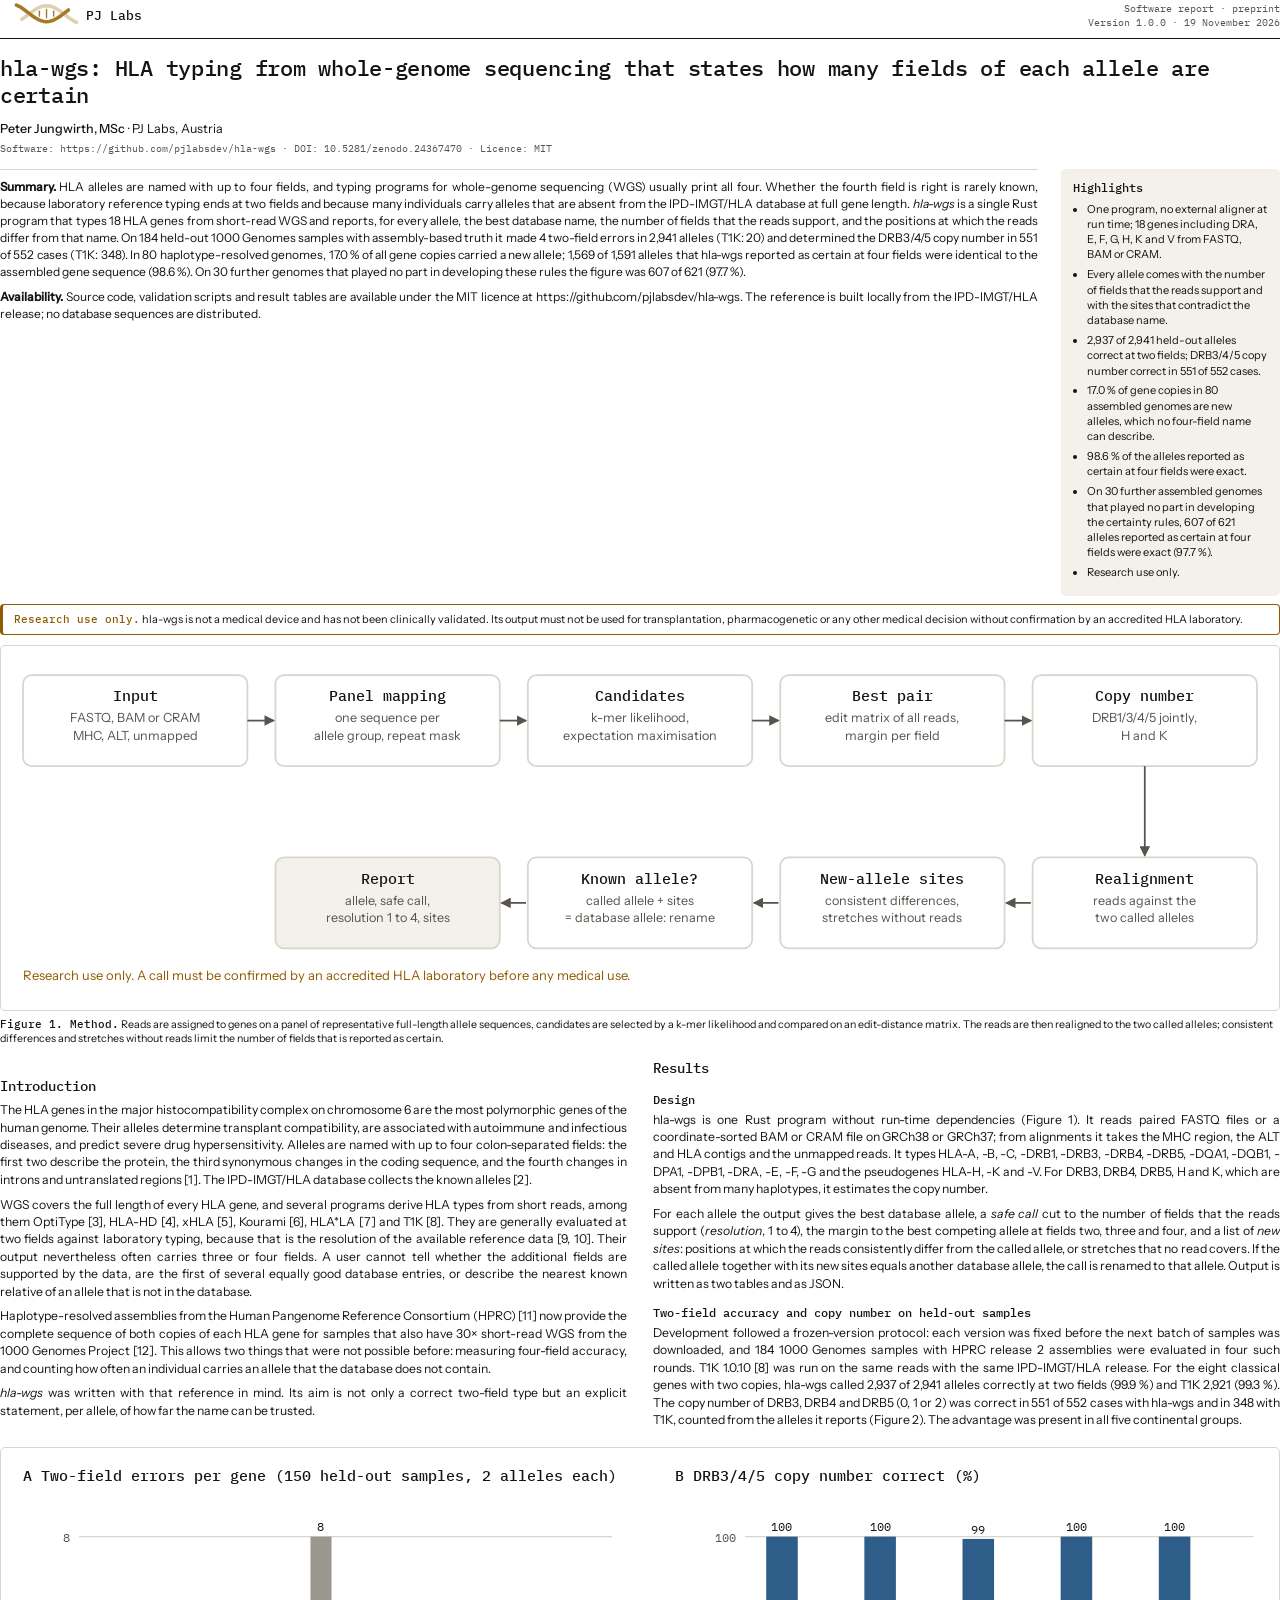
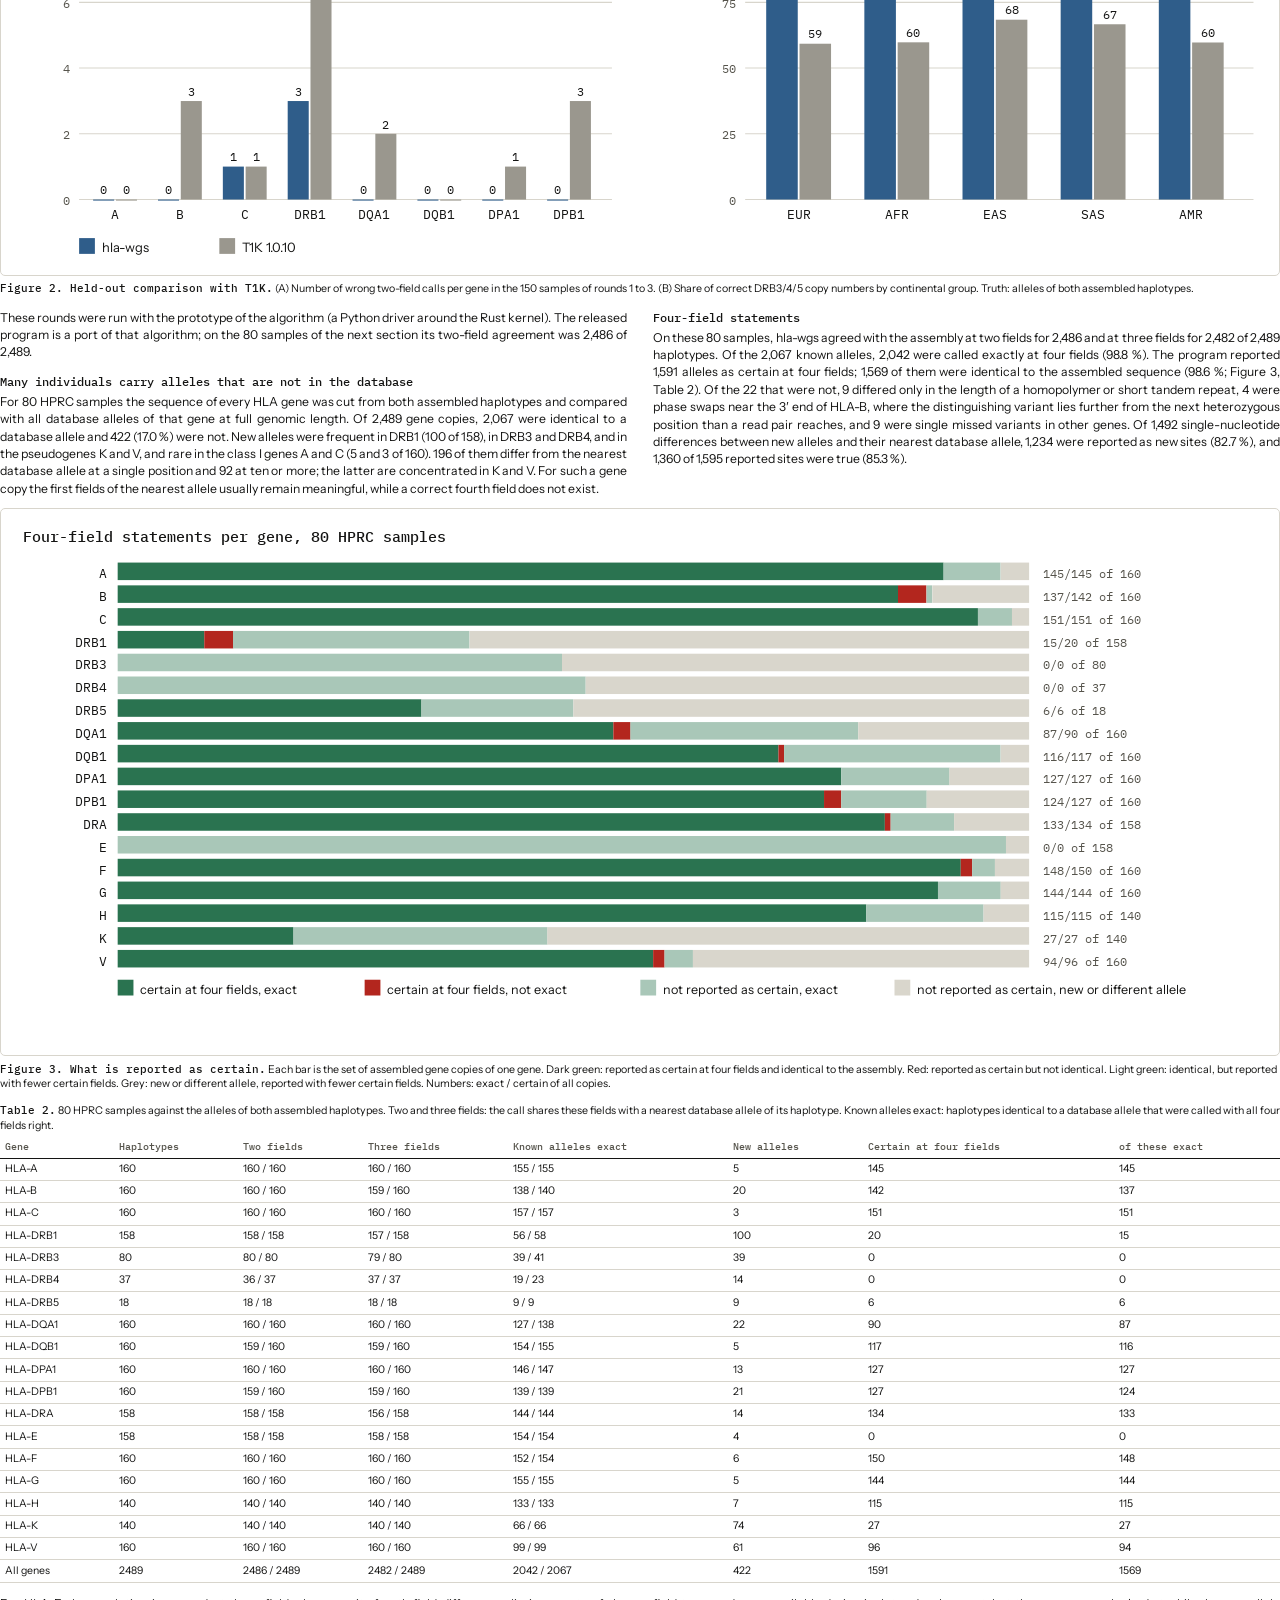
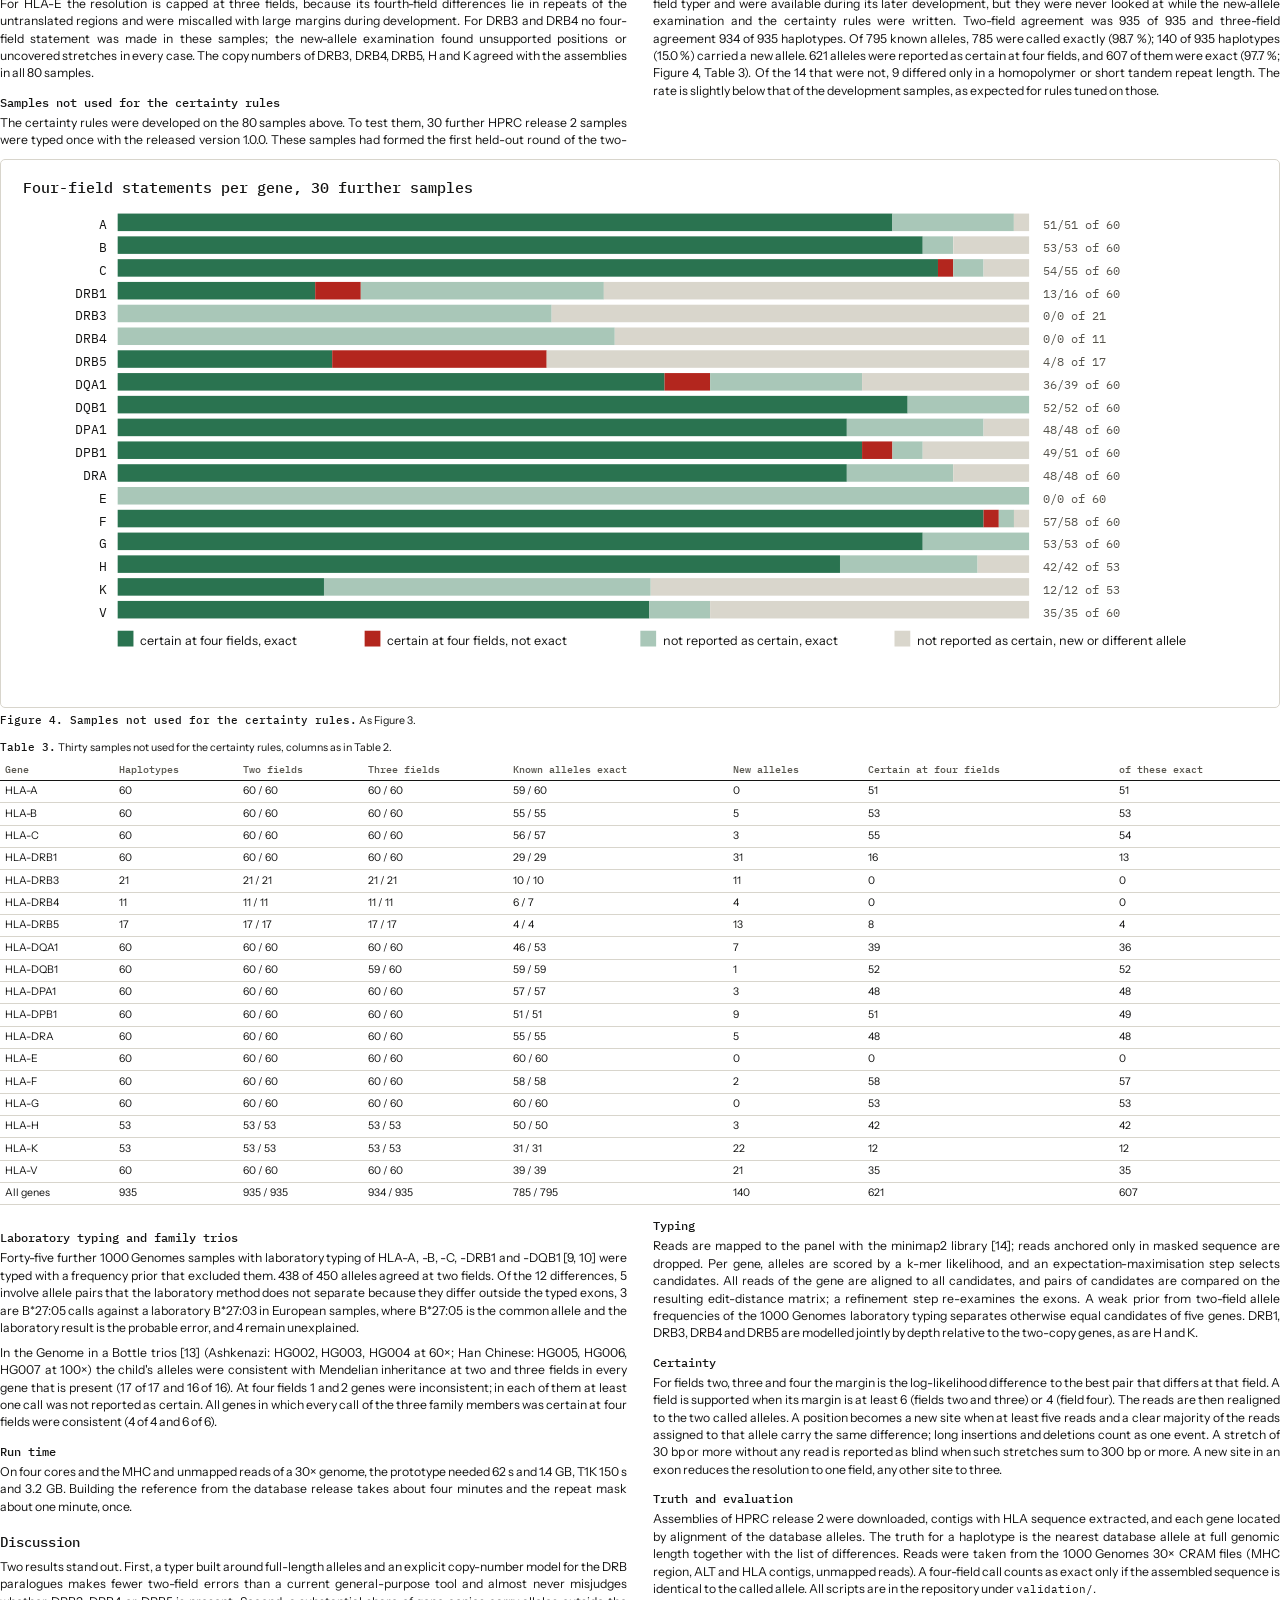
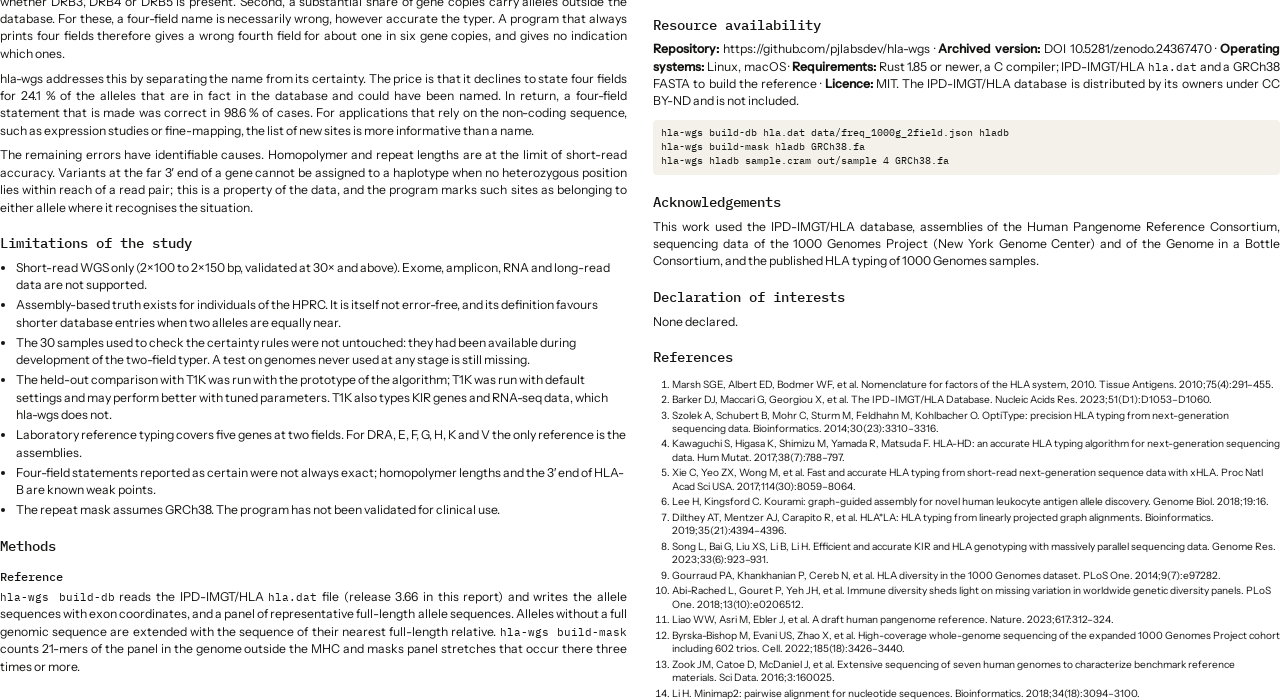
==== commit ed44b647: "Add DOI 10.5281/zenodo.24367470" ====
--- a/docs/paper/hla-wgs-report.html
+++ b/docs/paper/hla-wgs-report.html
@@ -62,7 +62,7 @@
 
 <h1>hla-wgs: HLA typing from whole-genome sequencing that states how many fields of each allele are certain</h1>
 <div class="meta"><strong>Peter Jungwirth, MSc</strong> · PJ Labs, Austria</div>
-<div class="small">Software: https://github.com/pjlabsdev/hla-wgs · DOI: <span id="doi">pending</span> · Licence: MIT</div>
+<div class="small">Software: https://github.com/pjlabsdev/hla-wgs · DOI: <span id="doi">10.5281/zenodo.24367470</span> · Licence: MIT</div>
 
 <div class="top">
 <div class="summary">
@@ -157,7 +157,7 @@
 <p>Assemblies of HPRC release 2 were downloaded, contigs with HLA sequence extracted, and each gene located by alignment of the database alleles. The truth for a haplotype is the nearest database allele at full genomic length together with the list of differences. Reads were taken from the 1000 Genomes 30× CRAM files (MHC region, ALT and HLA contigs, unmapped reads). A four-field call counts as exact only if the assembled sequence is identical to the called allele. All scripts are in the repository under <code>validation/</code>.</p>
 
 <h2>Resource availability</h2>
-<p><strong>Repository:</strong> https://github.com/pjlabsdev/hla-wgs · <strong>Archived version:</strong> DOI pending · <strong>Operating systems:</strong> Linux, macOS · <strong>Requirements:</strong> Rust 1.85 or newer, a C compiler; IPD-IMGT/HLA <code>hla.dat</code> and a GRCh38 FASTA to build the reference · <strong>Licence:</strong> MIT. The IPD-IMGT/HLA database is distributed by its owners under CC BY-ND and is not included.</p>
+<p><strong>Repository:</strong> https://github.com/pjlabsdev/hla-wgs · <strong>Archived version:</strong> DOI 10.5281/zenodo.24367470 · <strong>Operating systems:</strong> Linux, macOS · <strong>Requirements:</strong> Rust 1.85 or newer, a C compiler; IPD-IMGT/HLA <code>hla.dat</code> and a GRCh38 FASTA to build the reference · <strong>Licence:</strong> MIT. The IPD-IMGT/HLA database is distributed by its owners under CC BY-ND and is not included.</p>
 <pre>hla-wgs build-db hla.dat data/freq_1000g_2field.json hladb
 hla-wgs build-mask hladb GRCh38.fa
 hla-wgs hladb sample.cram out/sample 4 GRCh38.fa</pre>
